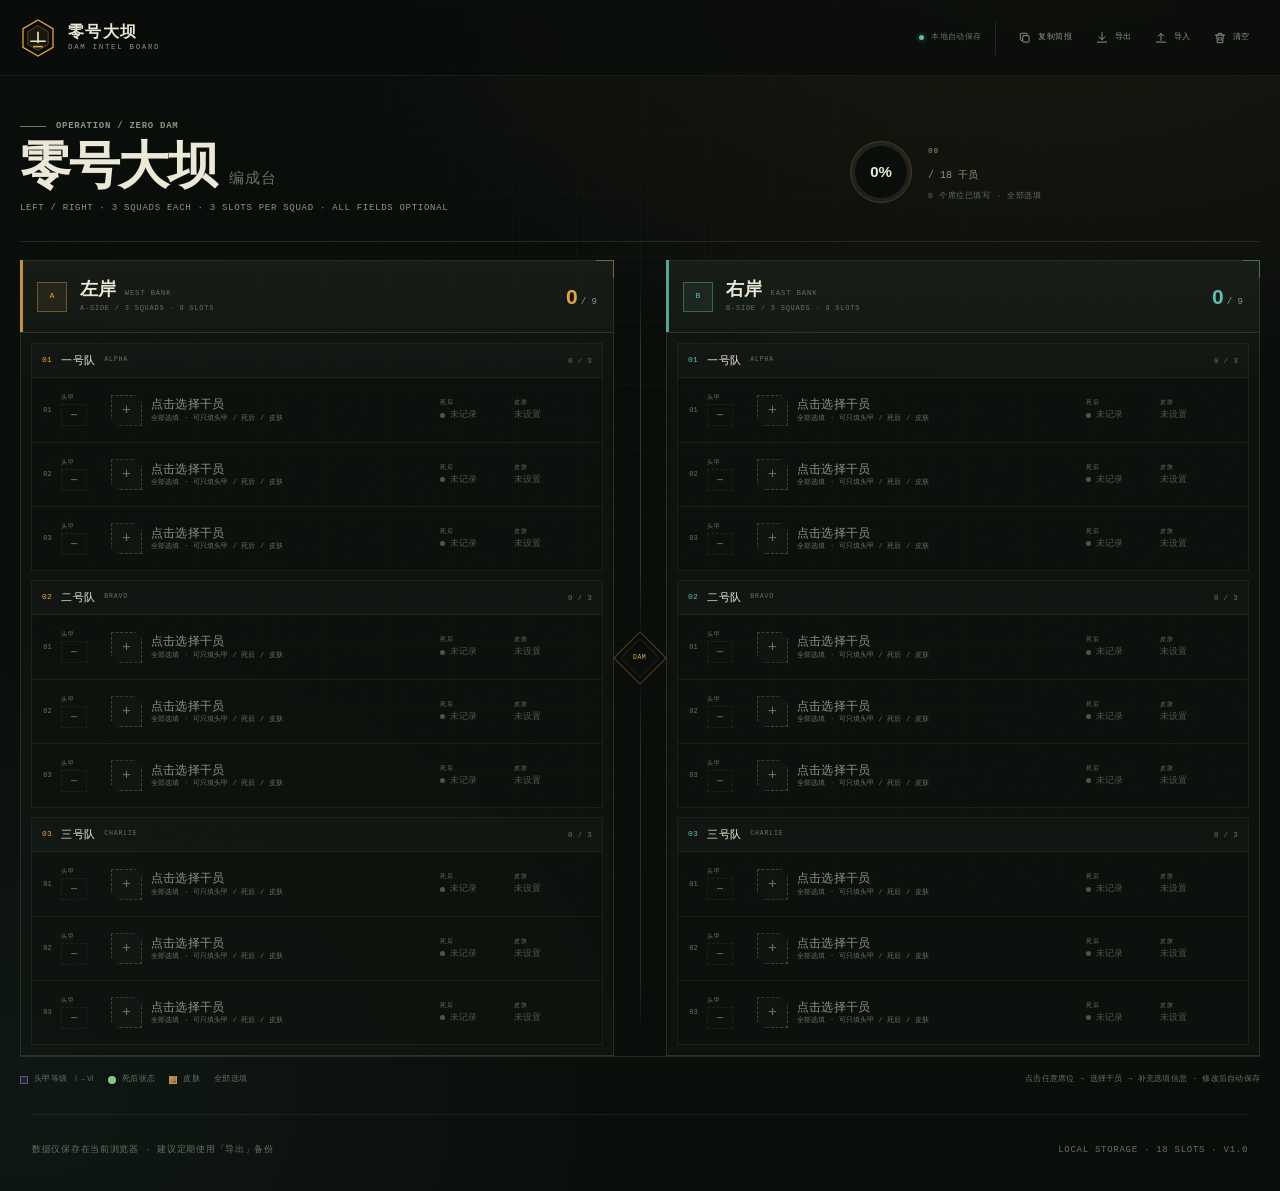
==== dam.html @ b30431ed "Add files via upload" ====
<!DOCTYPE html>
<html lang="zh-CN">
<head>
  <meta charset="UTF-8">
  <meta name="viewport" content="width=device-width, initial-scale=1.0">
  <meta name="description" content="零号大坝编成台：左岸、右岸各三队，每队三个席位。点击席位选择干员，并选填头甲等级、死后状态与皮肤。">
  <meta name="color-scheme" content="dark">
  <title>零号大坝 · 编成台</title>
  <link rel="icon" href="assets/favicon.svg" type="image/svg+xml">
  <link rel="stylesheet" href="css/base.css">
  <link rel="stylesheet" href="css/board.css">
</head>
<body>
  <a class="skip-link" href="#main">跳到主要内容</a>

  <header class="site-header board-header">
    <div class="header-inner">
      <a class="brand" href="index.html" aria-label="返回零号大坝情报板首页">
        <span class="brand-mark" aria-hidden="true">
          <svg viewBox="0 0 36 40" fill="none">
            <path d="M18 2 33 10.6v18.8L18 38 3 29.4V10.6Z" stroke="currentColor" stroke-width="1.3"/>
            <path d="M18 7.6 28.2 13.6v12.8L18 32.4 7.8 26.4V13.6Z" fill="currentColor" fill-opacity=".08" stroke="currentColor" stroke-opacity=".35"/>
            <path d="M10.8 23.2h14.4M18 14.2v10.2" stroke="#f1e5c8" stroke-width="1.6" stroke-linecap="round"/>
            <path d="M13.2 28.6h9.6" stroke="currentColor" stroke-width="1.6"/>
          </svg>
        </span>
        <span class="brand-text">
          <strong>零号大坝</strong>
          <small>DAM INTEL BOARD</small>
        </span>
      </a>

      <div class="board-crumb" aria-label="当前位置">
        <a href="index.html">地图</a>
        <span data-icon="chevron"></span>
        <b>零号大坝</b>
        <span>/</span>
        <span>编成台</span>
      </div>

      <div class="board-toolbar">
        <span class="save-state" id="save-state"><i aria-hidden="true"></i>本地自动保存</span>
        <button class="board-tool" id="copy-report" type="button" title="把当前编成复制为文字简报">
          <span data-icon="copy"></span><span class="tool-label">复制简报</span>
        </button>
        <button class="board-tool" id="export-json" type="button" title="导出编成 JSON 备份">
          <span data-icon="download"></span><span class="tool-label">导出</span>
        </button>
        <button class="board-tool" id="import-json" type="button" title="从 JSON 备份导入编成">
          <span data-icon="upload"></span><span class="tool-label">导入</span>
        </button>
        <button class="board-tool danger" id="clear-board" type="button" title="清空全部十八个席位">
          <span data-icon="trash"></span><span class="tool-label">清空</span>
        </button>
      </div>
    </div>
  </header>

  <main class="board-main" id="main">
    <section class="board-hero" aria-labelledby="board-title">
      <div class="board-title">
        <p class="eyebrow">OPERATION / ZERO DAM</p>
        <h1 id="board-title">零号大坝 <span>编成台</span></h1>
        <p>LEFT / RIGHT · 3 SQUADS EACH · 3 SLOTS PER SQUAD · ALL FIELDS OPTIONAL</p>
      </div>

      <div class="board-progress" aria-label="编成进度">
        <div class="progress-main">
          <div class="progress-ring" id="progress-ring" style="--progress: 0">
            <span id="progress-ring-label">0%</span>
          </div>
          <div class="progress-copy">
            <strong><span id="operators-count">00</span><small> / 18 干员</small></strong>
            <span id="slots-count">0 个席位已填写 · 全部选填</span>
          </div>
        </div>
        <div class="progress-track"><i id="progress-bar"></i></div>
      </div>
    </section>

    <section class="board-grid" aria-label="六队编成">
      <section class="side-panel side-left" aria-labelledby="left-side-title">
        <header class="side-head">
          <span class="side-code" aria-hidden="true">A</span>
          <div class="side-title">
            <h2 id="left-side-title">左岸 <small>WEST BANK</small></h2>
            <p>A-SIDE / 3 SQUADS · 9 SLOTS</p>
          </div>
          <span class="side-total"><strong id="left-count">0</strong><span>/ 9</span></span>
        </header>
        <div class="teams" id="left-teams"></div>
      </section>

      <div class="board-divider" aria-hidden="true">
        <span class="divider-line"></span>
        <span class="divider-mark"><span>DAM</span></span>
        <span class="divider-line"></span>
      </div>

      <section class="side-panel side-right" aria-labelledby="right-side-title">
        <header class="side-head">
          <span class="side-code" aria-hidden="true">B</span>
          <div class="side-title">
            <h2 id="right-side-title">右岸 <small>EAST BANK</small></h2>
            <p>B-SIDE / 3 SQUADS · 9 SLOTS</p>
          </div>
          <span class="side-total"><strong id="right-count">0</strong><span>/ 9</span></span>
        </header>
        <div class="teams" id="right-teams"></div>
      </section>
    </section>

    <div class="board-legend">
      <div class="legend-group">
        <span class="legend-item"><i class="legend-swatch armor"></i>头甲等级 Ⅰ–Ⅵ</span>
        <span class="legend-item"><i class="legend-swatch death"></i>死后状态</span>
        <span class="legend-item"><i class="legend-swatch skin"></i>皮肤</span>
        <span class="legend-item">全部选填</span>
      </div>
      <p>点击任意席位 → 选择干员 → 补充选填信息 · 修改后自动保存</p>
    </div>
  </main>

  <footer class="site-footer">
    <p>数据仅保存在当前浏览器 · 建议定期使用「导出」备份</p>
    <p>LOCAL STORAGE · 18 SLOTS · V1.0</p>
  </footer>

  <input type="file" id="import-file" accept=".json,application/json" hidden>

  <!-- 席位编辑器 -->
  <div class="modal editor-modal" id="editor-modal" hidden>
    <div class="modal-scrim" data-close-editor></div>
    <section class="modal-panel editor-panel" role="dialog" aria-modal="true" aria-labelledby="editor-title" tabindex="-1">
      <span class="corner corner-tl"></span>
      <span class="corner corner-tr"></span>
      <span class="corner corner-bl"></span>
      <span class="corner corner-br"></span>

      <header class="editor-head">
        <div>
          <p class="eyebrow" id="editor-kicker">SLOT / 席位</p>
          <h2 id="editor-title">配置席位</h2>
        </div>
        <div class="editor-head-right">
          <span class="optional-tag">全部选填 · 可只选干员</span>
          <button class="icon-btn" type="button" data-close-editor aria-label="关闭席位编辑器">
            <span data-icon="close"></span>
          </button>
        </div>
      </header>

      <div class="editor-summary" id="editor-summary" aria-live="polite"></div>

      <div class="editor-body">
        <div class="operator-pane">
          <div class="section-title">
            <h3>选择干员</h3>
            <span id="operator-result-count" aria-live="polite">17 名干员</span>
          </div>

          <div class="operator-toolbar">
            <div class="filter-tabs" id="filter-tabs" role="group" aria-label="按定位筛选干员">
              <button class="filter-btn is-active" type="button" data-filter="all" aria-pressed="true">全部</button>
              <button class="filter-btn" type="button" data-filter="assault" aria-pressed="false">突击</button>
              <button class="filter-btn" type="button" data-filter="engineer" aria-pressed="false">工程</button>
              <button class="filter-btn" type="button" data-filter="support" aria-pressed="false">支援</button>
              <button class="filter-btn" type="button" data-filter="recon" aria-pressed="false">侦察</button>
            </div>
            <label class="search-box">
              <span class="visually-hidden">搜索干员</span>
              <span data-icon="search"></span>
              <input id="operator-search" type="search" placeholder="搜索干员 / 代号" autocomplete="off" spellcheck="false">
            </label>
          </div>

          <div class="operator-grid" id="operator-grid"></div>
        </div>

        <aside class="detail-pane" aria-label="选填信息">
          <section class="detail-block">
            <div class="detail-head">
              <h3>头甲等级</h3>
              <span>1–6 级 · 选填</span>
            </div>
            <div class="armor-options" id="armor-options"></div>
          </section>

          <section class="detail-block">
            <div class="detail-head">
              <h3>死后</h3>
              <span>状态 + 备注 · 选填</span>
            </div>
            <div class="death-options" id="death-options"></div>
            <label class="death-note">
              <span class="visually-hidden">死后备注</span>
              <textarea id="death-note" maxlength="80" placeholder="选填：掉落点、装备安排、交接信息…"></textarea>
              <span class="death-char-count" id="death-char-count">0 / 80</span>
            </label>
          </section>

          <section class="detail-block">
            <div class="detail-head">
              <h3>皮肤</h3>
              <span>外观记录 · 选填</span>
            </div>
            <div class="skin-options" id="skin-options"></div>
          </section>
        </aside>
      </div>

      <footer class="editor-foot">
        <button class="text-btn danger" id="reset-slot" type="button">
          <span data-icon="reset"></span>
          清空此位
        </button>
        <div class="editor-foot-actions">
          <button class="btn btn-ghost" type="button" data-close-editor>取消</button>
          <button class="btn btn-primary" id="apply-slot" type="button">保存此位</button>
        </div>
      </footer>
    </section>
  </div>

  <!-- 清空确认 -->
  <div class="modal confirm-modal" id="confirm-modal" hidden>
    <div class="modal-scrim" data-close-confirm></div>
    <section class="modal-panel confirm-panel" role="alertdialog" aria-modal="true" aria-labelledby="confirm-title" aria-describedby="confirm-desc" tabindex="-1">
      <span class="confirm-icon" aria-hidden="true"><span data-icon="trash"></span></span>
      <h2 id="confirm-title">清空全部编成？</h2>
      <p id="confirm-desc">18 个席位的干员、头甲、死后与皮肤记录都会被移除。此操作无法撤销，建议先导出 JSON 备份。</p>
      <div class="confirm-actions">
        <button class="btn btn-outline" type="button" data-close-confirm>取消</button>
        <button class="btn btn-danger" id="confirm-clear" type="button">确认清空</button>
      </div>
    </section>
  </div>

  <div class="toast-root" id="toast-root" aria-live="polite"></div>

  <noscript>
    <p style="padding:20px;color:#e3a34d">这个本地编成台需要 JavaScript 才能记录席位，请在浏览器中启用 JavaScript。</p>
  </noscript>

  <script src="js/core.js" defer></script>
  <script src="js/data.js" defer></script>
  <script src="js/store.js" defer></script>
  <script src="js/board.js" defer></script>
</body>
</html>
---- css/base.css ----
/* =========================================================
   零号大坝情报板 · Base / tokens / shared UI
   ========================================================= */

:root {
  --bg: #0a0e0b;
  --bg-soft: #0e130f;
  --panel: #121813;
  --panel-2: #161d17;
  --panel-3: #1a221b;
  --ink: #ece8d8;
  --ink-soft: #c9c6b6;
  --muted: #8d9483;
  --muted-2: #697162;
  --line: rgba(220, 226, 204, 0.12);
  --line-soft: rgba(220, 226, 204, 0.07);
  --line-strong: rgba(220, 226, 204, 0.22);
  --amber: #e3a34d;
  --amber-hot: #f0b45d;
  --amber-deep: #a56e2c;
  --teal: #62bdad;
  --teal-deep: #2d7168;
  --red: #df7461;
  --green: #8fc58d;
  --font-body: "Microsoft YaHei UI", "Microsoft YaHei", "PingFang SC", "Noto Sans SC", sans-serif;
  --font-display: "Bahnschrift", "Arial Narrow", "Microsoft YaHei UI", sans-serif;
  --font-mono: "Cascadia Mono", "Consolas", "SFMono-Regular", monospace;
  --header-h: 76px;
  --radius: 2px;
  --ease: cubic-bezier(0.22, 1, 0.36, 1);
  --shadow: 0 30px 80px rgba(0, 0, 0, 0.46);
}

*,
*::before,
*::after {
  box-sizing: border-box;
}

[hidden] {
  display: none !important;
}

html {
  scroll-behavior: smooth;
  color-scheme: dark;
  -webkit-text-size-adjust: 100%;
}

html.modal-open,
html.modal-open body {
  overflow: hidden;
  overscroll-behavior: none;
}

body {
  min-height: 100vh;
  margin: 0;
  overflow-x: hidden;
  background:
    radial-gradient(1200px 760px at 82% -8%, rgba(227, 163, 77, 0.08), transparent 64%),
    radial-gradient(1000px 760px at 2% 92%, rgba(98, 189, 173, 0.055), transparent 62%),
    var(--bg);
  color: var(--ink);
  font-family: var(--font-body);
  font-size: 15px;
  line-height: 1.6;
  text-rendering: optimizeLegibility;
  -webkit-font-smoothing: antialiased;
}

body::before {
  position: fixed;
  inset: 0;
  z-index: 0;
  pointer-events: none;
  content: "";
  background-image:
    linear-gradient(rgba(220, 226, 204, 0.035) 1px, transparent 1px),
    linear-gradient(90deg, rgba(220, 226, 204, 0.035) 1px, transparent 1px);
  background-size: 64px 64px;
  mask-image: radial-gradient(circle at 50% 38%, rgba(0, 0, 0, 0.8), transparent 82%);
}

body::after {
  position: fixed;
  inset: 0;
  z-index: 0;
  pointer-events: none;
  content: "";
  opacity: 0.16;
  background-image: url("data:image/svg+xml,%3Csvg viewBox='0 0 180 180' xmlns='http://www.w3.org/2000/svg'%3E%3Cfilter id='n'%3E%3CfeTurbulence type='fractalNoise' baseFrequency='.9' numOctaves='3' stitchTiles='stitch'/%3E%3C/filter%3E%3Crect width='100%25' height='100%25' filter='url(%23n)' opacity='.18'/%3E%3C/svg%3E");
  mix-blend-mode: soft-light;
}

.site-header,
main,
.site-footer {
  position: relative;
  z-index: 1;
}

::selection {
  background: var(--amber);
  color: #10130f;
}

::-webkit-scrollbar {
  width: 10px;
  height: 10px;
}

::-webkit-scrollbar-track {
  background: #0b100c;
}

::-webkit-scrollbar-thumb {
  border: 3px solid #0b100c;
  background: #384237;
}

::-webkit-scrollbar-thumb:hover {
  background: #56604f;
}

a {
  color: inherit;
  text-decoration: none;
}

button,
input,
textarea {
  font: inherit;
}

button {
  color: inherit;
}

button,
a {
  -webkit-tap-highlight-color: transparent;
}

img,
svg {
  display: block;
  max-width: 100%;
}

h1,
h2,
h3,
h4,
p,
dl,
dd {
  margin: 0;
}

ul,
ol {
  margin: 0;
  padding: 0;
  list-style: none;
}

.icon {
  width: 1.15em;
  height: 1.15em;
  flex: 0 0 auto;
}

:focus-visible {
  outline: 2px dashed var(--amber);
  outline-offset: 3px;
}

/* ---------- skip link ---------- */

.skip-link {
  position: fixed;
  top: 12px;
  left: 12px;
  z-index: 500;
  padding: 10px 16px;
  transform: translateY(-160%);
  border: 1px solid var(--amber);
  background: var(--bg);
  color: var(--amber);
  transition: transform 0.2s ease;
}

.skip-link:focus {
  transform: translateY(0);
}

/* ---------- generic type ---------- */

.eyebrow {
  display: flex;
  align-items: center;
  gap: 10px;
  color: var(--amber);
  font-family: var(--font-mono);
  font-size: 10px;
  font-weight: 600;
  letter-spacing: 0.2em;
  line-height: 1.4;
  text-transform: uppercase;
}

.eyebrow::before {
  width: 26px;
  height: 1px;
  flex: 0 0 auto;
  background: currentColor;
  content: "";
  opacity: 0.8;
}

.eyebrow.no-rule::before {
  display: none;
}

.eyebrow-muted {
  color: var(--muted);
}

.mono {
  font-family: var(--font-mono);
}

.visually-hidden {
  position: absolute !important;
  width: 1px !important;
  height: 1px !important;
  overflow: hidden !important;
  padding: 0 !important;
  border: 0 !important;
  margin: -1px !important;
  clip: rect(0 0 0 0) !important;
  clip-path: inset(50%) !important;
  white-space: nowrap !important;
}

.text-amber {
  color: var(--amber);
}

.text-muted {
  color: var(--muted);
}

/* ---------- buttons ---------- */

.btn {
  --btn-bg: transparent;
  --btn-ink: var(--ink);
  --btn-line: var(--line-strong);
  position: relative;
  display: inline-flex;
  min-height: 48px;
  align-items: center;
  justify-content: center;
  gap: 10px;
  padding: 0 22px;
  border: 1px solid var(--btn-line);
  border-radius: var(--radius);
  background: var(--btn-bg);
  color: var(--btn-ink);
  cursor: pointer;
  font-family: var(--font-mono);
  font-size: 11px;
  font-weight: 600;
  letter-spacing: 0.12em;
  line-height: 1;
  text-transform: uppercase;
  transition:
    color 0.2s ease,
    background 0.2s ease,
    border-color 0.2s ease,
    transform 0.2s var(--ease);
}

.btn::after {
  position: absolute;
  top: -1px;
  right: -1px;
  width: 12px;
  height: 12px;
  border-top: 1px solid currentColor;
  border-right: 1px solid currentColor;
  content: "";
  opacity: 0.45;
  transition: width 0.2s ease, height 0.2s ease;
}

.btn:hover::after {
  width: 18px;
  height: 18px;
}

.btn:active {
  transform: translateY(1px);
}

.btn .icon {
  width: 17px;
  height: 17px;
}

.btn-primary {
  --btn-bg: var(--amber);
  --btn-ink: #12150f;
  --btn-line: var(--amber);
  font-weight: 800;
}

.btn-primary:hover {
  --btn-bg: var(--amber-hot);
  --btn-line: var(--amber-hot);
}

.btn-outline {
  --btn-bg: rgba(255, 255, 255, 0.015);
}

.btn-outline:hover {
  --btn-bg: rgba(227, 163, 77, 0.08);
  --btn-line: rgba(227, 163, 77, 0.55);
  color: var(--amber-hot);
}

.btn-ghost {
  --btn-line: transparent;
  color: var(--muted);
  padding-inline: 14px;
}

.btn-ghost:hover {
  color: var(--ink);
  background: rgba(255, 255, 255, 0.04);
}

.btn-sm {
  min-height: 38px;
  padding-inline: 14px;
  font-size: 10px;
}

.icon-btn {
  display: inline-grid;
  width: 40px;
  height: 40px;
  place-items: center;
  padding: 0;
  border: 1px solid var(--line);
  border-radius: var(--radius);
  background: transparent;
  color: var(--ink-soft);
  cursor: pointer;
  transition: 0.2s ease;
}

.icon-btn:hover {
  border-color: var(--line-strong);
  background: rgba(255, 255, 255, 0.04);
  color: var(--ink);
}

.icon-btn .icon {
  width: 18px;
  height: 18px;
}

.text-btn {
  display: inline-flex;
  align-items: center;
  gap: 6px;
  padding: 4px;
  border: 0;
  background: transparent;
  color: var(--muted);
  cursor: pointer;
  font-size: 12px;
  transition: color 0.2s ease;
}

.text-btn:hover {
  color: var(--ink);
}

.text-btn.danger:hover {
  color: var(--red);
}

/* ---------- header ---------- */

.site-header {
  position: sticky;
  top: 0;
  z-index: 50;
  height: var(--header-h);
  border-bottom: 1px solid var(--line-soft);
  background: rgba(10, 14, 11, 0.78);
  backdrop-filter: blur(18px) saturate(1.2);
}

.header-inner {
  display: flex;
  width: min(1500px, calc(100% - 64px));
  height: 100%;
  align-items: center;
  gap: 36px;
  margin: 0 auto;
}

.brand {
  display: inline-flex;
  min-width: 218px;
  align-items: center;
  gap: 12px;
}

.brand-mark {
  position: relative;
  width: 36px;
  height: 40px;
  flex: 0 0 auto;
  color: var(--amber);
}

.brand-mark svg {
  width: 100%;
  height: 100%;
}

.brand-text {
  display: flex;
  flex-direction: column;
  gap: 1px;
}

.brand-text strong {
  font-family: var(--font-display);
  font-size: 16px;
  font-weight: 700;
  letter-spacing: 0.08em;
  line-height: 1.2;
}

.brand-text small {
  color: var(--muted);
  font-family: var(--font-mono);
  font-size: 7.5px;
  letter-spacing: 0.22em;
  line-height: 1.4;
}

.site-nav {
  display: flex;
  align-items: center;
  gap: 4px;
}

.nav-item {
  position: relative;
  display: inline-flex;
  height: 40px;
  align-items: center;
  gap: 8px;
  padding: 0 14px;
  border: 0;
  background: transparent;
  color: var(--ink-soft);
  cursor: pointer;
  font-size: 13px;
  transition: color 0.2s ease;
}

.nav-item small {
  color: var(--muted-2);
  font-family: var(--font-mono);
  font-size: 7px;
  letter-spacing: 0.14em;
  transition: color 0.2s ease;
}

.nav-item::after {
  position: absolute;
  right: 14px;
  bottom: 5px;
  left: 14px;
  height: 1px;
  background: var(--amber);
  content: "";
  transform: scaleX(0);
  transform-origin: left;
  transition: transform 0.25s var(--ease);
}

.nav-item:hover {
  color: var(--ink);
}

.nav-item:hover small {
  color: var(--amber);
}

.nav-item:hover::after {
  transform: scaleX(1);
}

.header-meta {
  display: flex;
  align-items: center;
  gap: 18px;
  margin-left: auto;
}

.status-pill {
  display: inline-flex;
  height: 28px;
  align-items: center;
  gap: 7px;
  padding: 0 10px;
  border: 1px solid rgba(98, 189, 173, 0.22);
  background: rgba(98, 189, 173, 0.05);
  color: #9bcabb;
  font-family: var(--font-mono);
  font-size: 8px;
  letter-spacing: 0.18em;
}

.status-pill i,
.save-state i {
  width: 5px;
  height: 5px;
  flex: 0 0 auto;
  border-radius: 50%;
  background: var(--teal);
  box-shadow: 0 0 0 3px rgba(98, 189, 173, 0.09);
  animation: statusPulse 2.8s ease-in-out infinite;
}

.header-clock {
  color: var(--muted);
  font-family: var(--font-mono);
  font-size: 10px;
  letter-spacing: 0.08em;
  white-space: nowrap;
}

/* ---------- footer ---------- */

.site-footer {
  display: flex;
  width: min(1500px, calc(100% - 64px));
  align-items: center;
  justify-content: space-between;
  gap: 20px;
  margin: 0 auto;
  padding: 28px 0 34px;
  border-top: 1px solid var(--line-soft);
  color: var(--muted-2);
  font-family: var(--font-mono);
  font-size: 9px;
  letter-spacing: 0.08em;
}

.site-footer p:last-child {
  text-align: right;
}

/* ---------- modal primitives ---------- */

.modal {
  position: fixed;
  inset: 0;
  z-index: 100;
  display: grid;
  place-items: center;
  padding: 24px;
}

.modal-scrim {
  position: absolute;
  inset: 0;
  background: rgba(4, 7, 5, 0.8);
  backdrop-filter: blur(16px) saturate(0.8);
  animation: fadeIn 0.25s ease both;
}

.modal-panel {
  position: relative;
  z-index: 1;
  width: 100%;
  max-height: calc(100vh - 48px);
  border: 1px solid var(--line-strong);
  border-radius: var(--radius);
  background:
    linear-gradient(135deg, rgba(255, 255, 255, 0.025), transparent 40%),
    var(--panel);
  box-shadow: var(--shadow);
  animation: modalIn 0.36s var(--ease) both;
}

.modal-panel:focus {
  outline: none;
}

.modal-head {
  display: flex;
  align-items: flex-start;
  justify-content: space-between;
  gap: 24px;
  padding: 24px 26px 20px;
  border-bottom: 1px solid var(--line);
}

.modal-head h2 {
  margin-top: 6px;
  font-family: var(--font-display);
  font-size: clamp(22px, 2.2vw, 30px);
  font-weight: 700;
  letter-spacing: 0.01em;
  line-height: 1.2;
}

.modal-head .icon-btn {
  flex: 0 0 auto;
}

.optional-tag {
  display: inline-flex;
  align-items: center;
  gap: 5px;
  color: var(--muted);
  font-family: var(--font-mono);
  font-size: 8px;
  letter-spacing: 0.12em;
  white-space: nowrap;
}

.optional-tag::before {
  width: 4px;
  height: 4px;
  border-radius: 50%;
  background: var(--muted-2);
  content: "";
}

.modal-panel .corner {
  position: absolute;
  z-index: 2;
  width: 20px;
  height: 20px;
  border-color: rgba(227, 163, 77, 0.65);
  border-style: solid;
  pointer-events: none;
}

.modal-panel .corner-tl {
  top: -1px;
  left: -1px;
  border-width: 1px 0 0 1px;
}

.modal-panel .corner-tr {
  top: -1px;
  right: -1px;
  border-width: 1px 1px 0 0;
}

.modal-panel .corner-bl {
  bottom: -1px;
  left: -1px;
  border-width: 0 0 1px 1px;
}

.modal-panel .corner-br {
  right: -1px;
  bottom: -1px;
  border-width: 0 1px 1px 0;
}

/* ---------- toast ---------- */

.toast-root {
  position: fixed;
  right: 24px;
  bottom: 24px;
  z-index: 300;
  display: flex;
  width: min(360px, calc(100vw - 32px));
  flex-direction: column;
  gap: 8px;
  pointer-events: none;
}

.toast {
  display: flex;
  align-items: flex-start;
  gap: 10px;
  padding: 13px 15px;
  border: 1px solid rgba(227, 163, 77, 0.32);
  background: rgba(18, 24, 19, 0.97);
  box-shadow: 0 16px 40px rgba(0, 0, 0, 0.35);
  color: var(--ink-soft);
  font-size: 12px;
  line-height: 1.5;
  opacity: 0;
  transform: translateY(10px);
  transition: opacity 0.22s ease, transform 0.22s var(--ease);
}

.toast.is-visible {
  opacity: 1;
  transform: translateY(0);
}

.toast.is-leaving {
  opacity: 0;
  transform: translateY(6px);
}

.toast .icon {
  width: 16px;
  height: 16px;
  margin-top: 1px;
  color: var(--amber);
}

.toast-error {
  border-color: rgba(223, 116, 97, 0.38);
}

.toast-error .icon {
  color: var(--red);
}

.toast-warn .icon {
  color: var(--amber);
}

/* ---------- shared decorative frame ---------- */

.corner-frame {
  position: relative;
}

.corner-frame::before,
.corner-frame::after {
  position: absolute;
  z-index: 2;
  width: 16px;
  height: 16px;
  border-color: rgba(227, 163, 77, 0.58);
  border-style: solid;
  content: "";
  pointer-events: none;
}

.corner-frame::before {
  top: 0;
  left: 0;
  border-width: 1px 0 0 1px;
}

.corner-frame::after {
  right: 0;
  bottom: 0;
  border-width: 0 1px 1px 0;
}

/* ---------- animation ---------- */

@keyframes fadeIn {
  from { opacity: 0; }
  to { opacity: 1; }
}

@keyframes modalIn {
  from {
    opacity: 0;
    transform: translateY(18px) scale(0.99);
  }
  to {
    opacity: 1;
    transform: translateY(0) scale(1);
  }
}

@keyframes statusPulse {
  0%, 100% { opacity: 0.45; }
  50% { opacity: 1; }
}

@keyframes scanLine {
  0% { transform: translateY(-120%); opacity: 0; }
  12% { opacity: 0.7; }
  82% { opacity: 0.7; }
  100% { transform: translateY(620%); opacity: 0; }
}

@keyframes riseIn {
  from {
    opacity: 0;
    transform: translateY(20px);
  }
  to {
    opacity: 1;
    transform: translateY(0);
  }
}

/* ---------- responsive ---------- */

@media (max-width: 900px) {
  :root {
    --header-h: 68px;
  }

  .header-inner,
  .site-footer {
    width: calc(100% - 36px);
  }

  .header-inner {
    gap: 12px;
  }

  .brand {
    min-width: 0;
    margin-right: auto;
  }

  .brand-text small {
    display: none;
  }

  .site-nav {
    gap: 0;
  }

  .nav-item {
    padding-inline: 9px;
    font-size: 12px;
  }

  .nav-item small {
    display: none;
  }

  .header-meta {
    gap: 0;
    margin-left: 0;
  }

  .header-clock {
    display: none;
  }

  .status-pill {
    padding-inline: 8px;
    font-size: 7px;
  }

  .site-footer {
    flex-direction: column;
    align-items: flex-start;
    gap: 8px;
    font-size: 8px;
  }

  .site-footer p:last-child {
    text-align: left;
  }

  .modal {
    padding: 12px;
  }

  .modal-panel {
    max-height: calc(100vh - 24px);
  }

  .modal-head {
    padding: 20px 18px 16px;
  }
}

@media (max-width: 560px) {
  .brand-mark {
    width: 30px;
    height: 34px;
  }

  .brand-text strong {
    font-size: 14px;
  }

  .status-pill {
    display: none;
  }

  .toast-root {
    right: 16px;
    bottom: 16px;
  }
}

@media (prefers-reduced-motion: reduce) {
  *,
  *::before,
  *::after {
    scroll-behavior: auto !important;
    animation-duration: 0.001ms !important;
    animation-iteration-count: 1 !important;
    transition-duration: 0.001ms !important;
  }
}
---- css/board.css ----
/* =========================================================
   零号大坝情报板 · Board / Editor
   ========================================================= */

/* ---------- board header ---------- */

.board-header .header-inner {
  gap: 22px;
}

.board-crumb {
  display: flex;
  align-items: center;
  gap: 8px;
  color: var(--muted-2);
  font-family: var(--font-mono);
  font-size: 8px;
  letter-spacing: 0.1em;
  white-space: nowrap;
}

.board-crumb b {
  color: var(--ink-soft);
  font-weight: 500;
}

.board-crumb .icon {
  width: 11px;
  height: 11px;
}

.board-toolbar {
  display: flex;
  align-items: center;
  gap: 2px;
  margin-left: auto;
}

.save-state {
  display: inline-flex;
  height: 34px;
  align-items: center;
  gap: 7px;
  margin-right: 10px;
  padding-right: 14px;
  border-right: 1px solid var(--line);
  color: var(--muted-2);
  font-family: var(--font-mono);
  font-size: 8px;
  letter-spacing: 0.04em;
  white-space: nowrap;
}

.save-state.is-error {
  color: var(--red);
}

.save-state.is-error i {
  background: var(--red);
  box-shadow: 0 0 0 3px rgba(223, 116, 97, 0.1);
}

.save-state.is-saved {
  color: #9bcabb;
}

.board-tool {
  display: inline-flex;
  height: 34px;
  align-items: center;
  gap: 6px;
  padding: 0 9px;
  border: 1px solid transparent;
  border-radius: var(--radius);
  background: transparent;
  color: var(--muted);
  cursor: pointer;
  font-family: var(--font-mono);
  font-size: 8px;
  letter-spacing: 0.07em;
  white-space: nowrap;
  transition: 0.2s ease;
}

.board-tool:hover {
  border-color: var(--line);
  background: rgba(255, 255, 255, 0.035);
  color: var(--ink);
}

.board-tool.danger:hover {
  border-color: rgba(223, 116, 97, 0.25);
  color: var(--red);
}

.board-tool .icon {
  width: 14px;
  height: 14px;
}

/* ---------- board layout ---------- */

.board-main {
  width: min(1500px, calc(100% - 64px));
  margin: 0 auto;
  padding-bottom: 28px;
}

.board-hero {
  display: flex;
  align-items: flex-end;
  justify-content: space-between;
  gap: 36px;
  padding: 34px 0 26px;
  border-bottom: 1px solid var(--line);
}

.board-title h1 {
  display: flex;
  align-items: baseline;
  gap: 12px;
  margin-top: 7px;
  font-family: var(--font-display);
  font-size: clamp(38px, 4vw, 56px);
  font-weight: 800;
  letter-spacing: -0.035em;
  line-height: 1;
}

.board-title h1 span {
  color: var(--muted-2);
  font-family: var(--font-body);
  font-size: 15px;
  font-weight: 400;
  letter-spacing: 0.06em;
}

.board-title p {
  margin-top: 10px;
  color: var(--muted);
  font-family: var(--font-mono);
  font-size: 9px;
  letter-spacing: 0.08em;
}

.board-progress {
  display: flex;
  width: min(410px, 38vw);
  flex-direction: column;
  gap: 10px;
}

.progress-main {
  display: flex;
  align-items: center;
  gap: 16px;
}

.progress-ring {
  --progress: 0;
  position: relative;
  display: grid;
  width: 62px;
  height: 62px;
  flex: 0 0 auto;
  place-items: center;
  border-radius: 50%;
  background: conic-gradient(var(--amber) calc(var(--progress) * 1%), rgba(220, 226, 204, 0.08) 0);
}

.progress-ring::before {
  position: absolute;
  inset: 5px;
  border-radius: 50%;
  background: var(--bg);
  content: "";
}

.progress-ring::after {
  position: absolute;
  inset: 0;
  border: 1px solid rgba(227, 163, 77, 0.18);
  border-radius: 50%;
  content: "";
}

.progress-ring > span {
  position: relative;
  z-index: 1;
  font-family: var(--font-display);
  font-size: 15px;
  font-weight: 700;
}

.progress-copy {
  min-width: 0;
}

.progress-copy strong {
  font-family: var(--font-display);
  font-size: 28px;
  font-weight: 700;
  line-height: 1;
}

.progress-copy strong small {
  color: var(--muted);
  font-family: var(--font-mono);
  font-size: 10px;
  font-weight: 400;
}

.progress-copy span {
  display: block;
  margin-top: 5px;
  color: var(--muted-2);
  font-family: var(--font-mono);
  font-size: 8px;
  letter-spacing: 0.08em;
}

.board-progress .progress-track {
  height: 2px;
}

.board-grid {
  display: grid;
  grid-template-columns: minmax(0, 1fr) 52px minmax(0, 1fr);
  gap: 0;
  align-items: stretch;
  padding-top: 18px;
  animation: riseIn 0.7s 0.06s var(--ease) both;
}

/* ---------- side panels ---------- */

.side-panel {
  position: relative;
  min-width: 0;
  border: 1px solid var(--line);
  background:
    linear-gradient(180deg, rgba(255, 255, 255, 0.024), transparent 16%),
    rgba(17, 23, 18, 0.66);
}

.side-panel::before {
  position: absolute;
  top: -1px;
  left: -1px;
  width: 3px;
  height: 72px;
  background: var(--side-color);
  content: "";
  opacity: 0.85;
}

.side-panel::after {
  position: absolute;
  top: -1px;
  right: -1px;
  width: 18px;
  height: 18px;
  border-top: 1px solid var(--side-color);
  border-right: 1px solid var(--side-color);
  content: "";
  opacity: 0.45;
  pointer-events: none;
}

.side-left {
  --side-color: var(--amber);
}

.side-right {
  --side-color: var(--teal);
}

.side-head {
  display: flex;
  align-items: center;
  gap: 13px;
  min-height: 72px;
  padding: 13px 16px;
  border-bottom: 1px solid var(--line);
  background: rgba(255, 255, 255, 0.012);
}

.side-code {
  display: inline-flex;
  width: 34px;
  height: 34px;
  flex: 0 0 auto;
  align-items: center;
  justify-content: center;
  border: 1px solid color-mix(in srgb, var(--side-color) 40%, transparent);
  background: color-mix(in srgb, var(--side-color) 8%, transparent);
  color: var(--side-color);
  font-family: var(--font-mono);
  font-size: 8px;
  letter-spacing: 0.05em;
}

.side-title {
  min-width: 0;
}

.side-title h2 {
  display: flex;
  align-items: baseline;
  gap: 8px;
  font-family: var(--font-display);
  font-size: 20px;
  font-weight: 700;
  letter-spacing: 0.02em;
  line-height: 1.2;
}

.side-title h2 small {
  color: var(--muted-2);
  font-family: var(--font-mono);
  font-size: 7px;
  font-weight: 400;
  letter-spacing: 0.14em;
}

.side-title p {
  margin-top: 2px;
  color: var(--muted-2);
  font-family: var(--font-mono);
  font-size: 7px;
  letter-spacing: 0.11em;
}

.side-total {
  display: flex;
  align-items: baseline;
  gap: 3px;
  margin-left: auto;
  color: var(--muted);
  font-family: var(--font-mono);
  font-size: 9px;
}

.side-total strong {
  color: var(--side-color);
  font-family: var(--font-display);
  font-size: 21px;
  font-weight: 700;
}

.teams {
  display: flex;
  flex-direction: column;
  gap: 9px;
  padding: 10px;
}

.team-card {
  overflow: hidden;
  border: 1px solid var(--line-soft);
  background: rgba(8, 12, 9, 0.18);
}

.team-head {
  display: flex;
  min-height: 34px;
  align-items: center;
  gap: 9px;
  padding: 0 10px;
  border-bottom: 1px solid var(--line-soft);
  background: rgba(255, 255, 255, 0.018);
}

.team-num {
  color: var(--side-color);
  font-family: var(--font-mono);
  font-size: 8px;
  letter-spacing: 0.04em;
}

.team-name {
  font-size: 11px;
  font-weight: 500;
  letter-spacing: 0.03em;
}

.team-en {
  color: var(--muted-2);
  font-family: var(--font-mono);
  font-size: 6.5px;
  letter-spacing: 0.13em;
}

.team-filled {
  margin-left: auto;
  color: var(--muted-2);
  font-family: var(--font-mono);
  font-size: 7.5px;
  letter-spacing: 0.04em;
}

.team-filled.is-complete {
  color: var(--side-color);
}

/* ---------- player row ---------- */

.player-list {
  display: flex;
  flex-direction: column;
}

.player-row {
  position: relative;
  display: grid;
  width: 100%;
  min-height: 64px;
  grid-template-columns: 17px 48px minmax(0, 1fr) 74px 86px;
  gap: 8px;
  align-items: center;
  padding: 7px 10px;
  border: 0;
  border-top: 1px solid var(--line-soft);
  background: transparent;
  color: var(--ink);
  cursor: pointer;
  text-align: left;
  transition: background 0.2s ease;
}

.player-list .player-row:first-child {
  border-top: 0;
}

.player-row::before {
  position: absolute;
  top: 9px;
  bottom: 9px;
  left: 0;
  width: 2px;
  background: var(--side-color);
  content: "";
  opacity: 0;
  transform: scaleY(0.5);
  transition: opacity 0.2s ease, transform 0.2s ease;
}

.player-row:hover {
  background: rgba(255, 255, 255, 0.035);
}

.player-row:hover::before {
  opacity: 1;
  transform: scaleY(1);
}

.player-row:focus-visible {
  z-index: 2;
  outline-offset: -2px;
}

.player-row.has-operator {
  background: color-mix(in srgb, var(--side-color) 3%, transparent);
}

.player-row.has-operator:hover {
  background: color-mix(in srgb, var(--side-color) 6%, transparent);
}

.player-pos {
  color: var(--muted-2);
  font-family: var(--font-mono);
  font-size: 7px;
  letter-spacing: 0;
  text-align: center;
}

.slot-armor,
.slot-death,
.slot-skin {
  display: flex;
  min-width: 0;
  flex-direction: column;
  gap: 2px;
}

.mini-label {
  color: var(--muted-2);
  font-family: var(--font-mono);
  font-size: 6px;
  letter-spacing: 0.12em;
  line-height: 1.35;
  text-transform: uppercase;
}

.armor-value {
  display: inline-flex;
  width: fit-content;
  min-width: 26px;
  height: 22px;
  align-items: center;
  justify-content: center;
  border: 1px solid var(--line);
  color: var(--muted);
  font-family: var(--font-mono);
  font-size: 10px;
  font-weight: 600;
  line-height: 1;
}

.armor-value.has-value {
  border-color: color-mix(in srgb, var(--armor-color) 48%, transparent);
  background: color-mix(in srgb, var(--armor-color) 9%, transparent);
  color: var(--armor-color);
}

.armor-value.is-empty {
  border-style: dashed;
  opacity: 0.62;
}

.operator-box {
  display: flex;
  min-width: 0;
  align-items: center;
  gap: 9px;
}

.operator-avatar {
  position: relative;
  display: grid;
  width: 34px;
  height: 34px;
  flex: 0 0 auto;
  place-items: center;
  overflow: hidden;
  border: 1px solid color-mix(in srgb, var(--op-accent, var(--muted)) 50%, transparent);
  background:
    linear-gradient(135deg, color-mix(in srgb, var(--op-accent, var(--muted)) 20%, transparent), transparent 62%),
    rgba(255, 255, 255, 0.025);
  color: var(--op-accent, var(--muted));
  clip-path: polygon(0 0, calc(100% - 7px) 0, 100% 7px, 100% 100%, 7px 100%, 0 calc(100% - 7px));
  font-family: var(--font-display);
  font-size: 14px;
  font-weight: 700;
  line-height: 1;
}

.operator-avatar::after {
  position: absolute;
  top: 4px;
  right: 4px;
  width: 3px;
  height: 3px;
  background: currentColor;
  content: "";
  opacity: 0.6;
}

.operator-avatar.is-empty {
  border-style: dashed;
  border-color: var(--line-strong);
  background: rgba(255, 255, 255, 0.015);
  color: var(--muted-2);
  font-family: var(--font-mono);
  font-size: 15px;
  font-weight: 400;
}

.operator-avatar.is-empty::after {
  display: none;
}

.operator-copy {
  display: flex;
  min-width: 0;
  flex-direction: column;
  gap: 1px;
}

.operator-copy strong {
  overflow: hidden;
  color: var(--ink);
  font-size: 12px;
  font-weight: 500;
  letter-spacing: 0.02em;
  line-height: 1.35;
  text-overflow: ellipsis;
  white-space: nowrap;
}

.operator-copy strong.is-empty {
  color: var(--muted);
  font-weight: 400;
}

.operator-copy small {
  overflow: hidden;
  color: var(--muted-2);
  font-family: var(--font-mono);
  font-size: 7px;
  letter-spacing: 0.02em;
  line-height: 1.4;
  text-overflow: ellipsis;
  white-space: nowrap;
}

.operator-copy small b {
  color: var(--op-accent, var(--muted));
  font-weight: 500;
}

.slot-value {
  display: inline-flex;
  min-width: 0;
  align-items: center;
  gap: 5px;
  overflow: hidden;
  color: var(--muted);
  font-size: 9px;
  line-height: 1.4;
  text-overflow: ellipsis;
  white-space: nowrap;
}

.slot-value.is-empty {
  color: var(--muted-2);
  opacity: 0.72;
}

.status-dot {
  width: 5px;
  height: 5px;
  flex: 0 0 auto;
  border-radius: 50%;
  background: var(--death-color, var(--muted-2));
}

.status-dot.is-alive {
  box-shadow: 0 0 0 3px rgba(143, 197, 141, 0.09);
}

.status-dot.is-dead {
  box-shadow: 0 0 0 3px rgba(223, 116, 97, 0.09);
}

.skin-swatch {
  width: 9px;
  height: 9px;
  flex: 0 0 auto;
  border: 1px solid rgba(255, 255, 255, 0.18);
  background: linear-gradient(135deg, var(--skin-color), var(--skin-color2));
}

.slot-note-dot {
  display: inline-block;
  width: 3px;
  height: 3px;
  margin-left: 1px;
  border-radius: 50%;
  background: var(--amber);
}

/* ---------- divider ---------- */

.board-divider {
  position: relative;
  display: flex;
  flex-direction: column;
  align-items: center;
  justify-content: center;
  gap: 0;
  padding: 20px 0;
}

.divider-line {
  width: 1px;
  flex: 1;
  background: linear-gradient(180deg, transparent, rgba(220, 226, 204, 0.16) 18%, rgba(220, 226, 204, 0.16) 82%, transparent);
}

.divider-mark {
  position: relative;
  display: grid;
  width: 38px;
  height: 38px;
  flex: 0 0 auto;
  place-items: center;
  border: 1px solid rgba(227, 163, 77, 0.35);
  background: var(--bg);
  color: var(--amber);
  font-family: var(--font-mono);
  font-size: 6.5px;
  letter-spacing: 0.08em;
  transform: rotate(45deg);
}

.divider-mark span {
  transform: rotate(-45deg);
}

.divider-mark::after {
  position: absolute;
  inset: 4px;
  border: 1px solid rgba(227, 163, 77, 0.12);
  content: "";
}

/* ---------- board footer legend ---------- */

.board-legend {
  display: flex;
  align-items: center;
  gap: 18px 28px;
  padding: 16px 0 0;
  border-top: 1px solid var(--line);
  color: var(--muted-2);
  font-family: var(--font-mono);
  font-size: 8px;
  letter-spacing: 0.04em;
}

.legend-group {
  display: flex;
  flex-wrap: wrap;
  gap: 14px;
}

.legend-item {
  display: inline-flex;
  align-items: center;
  gap: 6px;
}

.legend-swatch {
  width: 8px;
  height: 8px;
  border: 1px solid var(--line-strong);
  background: rgba(255, 255, 255, 0.035);
}

.legend-swatch.armor {
  border-color: rgba(164, 122, 203, 0.5);
  background: rgba(164, 122, 203, 0.15);
}

.legend-swatch.death {
  border: 0;
  border-radius: 50%;
  background: var(--green);
}

.legend-swatch.skin {
  border-color: rgba(227, 163, 77, 0.35);
  background: linear-gradient(135deg, #cba06a, #80633d);
}

.board-legend p {
  margin-left: auto;
  color: var(--muted-2);
  font-size: 8px;
  letter-spacing: 0.03em;
}

/* =========================================================
   Editor modal
   ========================================================= */

.editor-modal {
  padding: 24px;
}

.editor-panel {
  display: flex;
  width: min(1180px, calc(100vw - 48px));
  height: min(860px, calc(100vh - 48px));
  flex-direction: column;
  overflow: hidden;
}

.editor-head {
  display: flex;
  flex: 0 0 auto;
  align-items: flex-start;
  justify-content: space-between;
  gap: 20px;
  padding: 18px 22px 15px;
  border-bottom: 1px solid var(--line);
}

.editor-head h2 {
  margin-top: 4px;
  font-family: var(--font-display);
  font-size: 24px;
  font-weight: 700;
  letter-spacing: 0.015em;
  line-height: 1.2;
}

.editor-head-right {
  display: flex;
  align-items: center;
  gap: 14px;
}

.editor-summary {
  display: flex;
  min-height: 64px;
  flex: 0 0 auto;
  align-items: center;
  justify-content: space-between;
  gap: 18px;
  padding: 11px 22px;
  border-bottom: 1px solid var(--line);
  background: rgba(255, 255, 255, 0.012);
}

.summary-identity {
  display: flex;
  min-width: 0;
  align-items: center;
  gap: 10px;
}

.summary-avatar {
  display: grid;
  width: 38px;
  height: 38px;
  flex: 0 0 auto;
  place-items: center;
  border: 1px solid color-mix(in srgb, var(--op-accent, var(--muted)) 50%, transparent);
  background:
    linear-gradient(135deg, color-mix(in srgb, var(--op-accent, var(--muted)) 20%, transparent), transparent 60%),
    rgba(255, 255, 255, 0.025);
  color: var(--op-accent, var(--muted));
  clip-path: polygon(0 0, calc(100% - 7px) 0, 100% 7px, 100% 100%, 7px 100%, 0 calc(100% - 7px));
  font-family: var(--font-display);
  font-size: 16px;
  font-weight: 700;
}

.summary-avatar.is-empty {
  border-style: dashed;
  border-color: var(--line-strong);
  background: transparent;
  color: var(--muted-2);
  font-family: var(--font-mono);
  font-size: 13px;
  font-weight: 400;
}

.summary-copy {
  min-width: 0;
}

.summary-copy small {
  display: block;
  color: var(--muted-2);
  font-family: var(--font-mono);
  font-size: 6.5px;
  letter-spacing: 0.12em;
}

.summary-copy strong {
  display: block;
  overflow: hidden;
  margin-top: 1px;
  font-size: 12px;
  font-weight: 500;
  line-height: 1.4;
  text-overflow: ellipsis;
  white-space: nowrap;
}

.summary-copy strong.is-empty {
  color: var(--muted);
  font-weight: 400;
}

.summary-tags {
  display: flex;
  flex-wrap: wrap;
  justify-content: flex-end;
  gap: 6px;
}

.summary-tag {
  display: inline-flex;
  height: 24px;
  align-items: center;
  gap: 5px;
  padding: 0 8px;
  border: 1px solid var(--line);
  color: var(--muted);
  font-family: var(--font-mono);
  font-size: 7.5px;
  letter-spacing: 0.02em;
  white-space: nowrap;
}

.summary-tag b {
  color: var(--ink-soft);
  font-weight: 500;
}

.summary-tag.is-muted {
  color: var(--muted-2);
  border-style: dashed;
}

.summary-tag .skin-swatch {
  width: 7px;
  height: 7px;
}

/* ---------- editor body ---------- */

.editor-body {
  display: grid;
  min-height: 0;
  flex: 1 1 auto;
  grid-template-columns: minmax(0, 1fr) 332px;
}

.operator-pane {
  display: flex;
  min-width: 0;
  min-height: 0;
  flex-direction: column;
  padding: 18px 20px 14px;
  border-right: 1px solid var(--line);
}

.section-title {
  display: flex;
  align-items: baseline;
  justify-content: space-between;
  gap: 12px;
}

.section-title h3 {
  font-family: var(--font-display);
  font-size: 16px;
  font-weight: 600;
  letter-spacing: 0.02em;
}

.section-title > span {
  color: var(--muted-2);
  font-family: var(--font-mono);
  font-size: 8px;
  letter-spacing: 0.04em;
}

.section-title > span b {
  color: var(--amber);
  font-weight: 500;
}

.operator-toolbar {
  display: flex;
  flex-wrap: wrap;
  align-items: center;
  gap: 9px;
  margin-top: 12px;
}

.filter-tabs {
  display: flex;
  flex-wrap: wrap;
  gap: 3px;
}

.filter-btn {
  height: 29px;
  padding: 0 10px;
  border: 1px solid transparent;
  background: transparent;
  color: var(--muted);
  cursor: pointer;
  font-family: var(--font-mono);
  font-size: 8px;
  letter-spacing: 0.04em;
  transition: 0.18s ease;
}

.filter-btn:hover {
  color: var(--ink);
  background: rgba(255, 255, 255, 0.035);
}

.filter-btn.is-active {
  border-color: rgba(227, 163, 77, 0.32);
  background: rgba(227, 163, 77, 0.08);
  color: var(--amber);
}

.search-box {
  position: relative;
  width: 190px;
  min-width: 130px;
  margin-left: auto;
}

.search-box .icon {
  position: absolute;
  top: 50%;
  left: 9px;
  width: 13px;
  height: 13px;
  color: var(--muted-2);
  pointer-events: none;
  transform: translateY(-50%);
}

.search-box input {
  width: 100%;
  height: 31px;
  padding: 0 9px 0 28px;
  border: 1px solid var(--line);
  border-radius: 0;
  outline: none;
  background: rgba(255, 255, 255, 0.015);
  color: var(--ink);
  font-size: 10px;
  transition: border-color 0.2s ease, background 0.2s ease;
}

.search-box input::placeholder {
  color: var(--muted-2);
}

.search-box input:focus {
  border-color: rgba(227, 163, 77, 0.45);
  background: rgba(227, 163, 77, 0.035);
}

.operator-grid {
  display: grid;
  min-height: 0;
  flex: 1 1 auto;
  grid-template-columns: repeat(4, minmax(0, 1fr));
  align-content: start;
  gap: 7px;
  overflow-y: auto;
  margin-top: 12px;
  padding: 2px 8px 8px 2px;
  scrollbar-gutter: stable;
}

.operator-card {
  position: relative;
  display: flex;
  min-height: 116px;
  flex-direction: column;
  gap: 3px;
  overflow: hidden;
  padding: 11px 11px 10px;
  border: 1px solid var(--line-soft);
  background: rgba(255, 255, 255, 0.012);
  color: var(--ink);
  cursor: pointer;
  text-align: left;
  transition:
    border-color 0.2s ease,
    background 0.2s ease,
    transform 0.2s var(--ease);
}

.operator-card:hover {
  border-color: color-mix(in srgb, var(--op-accent) 45%, transparent);
  background: color-mix(in srgb, var(--op-accent) 5%, transparent);
  transform: translateY(-2px);
}

.operator-card.is-selected {
  border-color: var(--op-accent);
  background:
    linear-gradient(145deg, color-mix(in srgb, var(--op-accent) 15%, transparent), transparent 68%),
    rgba(255, 255, 255, 0.02);
}

.operator-card-top {
  display: flex;
  align-items: flex-start;
  justify-content: space-between;
  gap: 6px;
}

.operator-card .summary-avatar {
  width: 34px;
  height: 34px;
  font-size: 14px;
}

.operator-role {
  display: inline-flex;
  height: 17px;
  align-items: center;
  padding: 0 5px;
  border: 1px solid color-mix(in srgb, var(--op-accent) 35%, transparent);
  color: var(--op-accent);
  font-family: var(--font-mono);
  font-size: 6.5px;
  letter-spacing: 0.05em;
}

.operator-card-name {
  overflow: hidden;
  margin-top: 4px;
  font-family: var(--font-display);
  font-size: 14px;
  font-weight: 600;
  line-height: 1.3;
  text-overflow: ellipsis;
  white-space: nowrap;
}

.operator-card-en {
  overflow: hidden;
  color: var(--op-accent);
  font-family: var(--font-mono);
  font-size: 6.5px;
  letter-spacing: 0.09em;
  line-height: 1.4;
  text-overflow: ellipsis;
  white-space: nowrap;
  opacity: 0.78;
}

.operator-card-tag {
  display: -webkit-box;
  overflow: hidden;
  margin-top: 1px;
  color: var(--muted-2);
  font-size: 8px;
  line-height: 1.45;
  -webkit-box-orient: vertical;
  -webkit-line-clamp: 2;
}

.operator-check {
  position: absolute;
  top: 7px;
  right: 7px;
  display: grid;
  width: 14px;
  height: 14px;
  place-items: center;
  border: 1px solid color-mix(in srgb, var(--op-accent) 50%, transparent);
  background: var(--panel);
  color: var(--op-accent);
  opacity: 0;
  transform: scale(0.7);
  transition: opacity 0.2s ease, transform 0.2s var(--ease);
}

.operator-check .icon {
  width: 9px;
  height: 9px;
}

.operator-card.is-selected .operator-check {
  opacity: 1;
  transform: scale(1);
}

.operator-card.is-selected .operator-role {
  margin-right: 16px;
}

.operator-empty {
  display: flex;
  grid-column: 1 / -1;
  min-height: 220px;
  flex-direction: column;
  align-items: center;
  justify-content: center;
  gap: 8px;
  border: 1px dashed var(--line);
  color: var(--muted);
  text-align: center;
}

.operator-empty .icon {
  width: 26px;
  height: 26px;
  color: var(--muted-2);
}

.operator-empty strong {
  font-size: 12px;
  font-weight: 500;
}

.operator-empty span {
  color: var(--muted-2);
  font-family: var(--font-mono);
  font-size: 8px;
}

.operator-result-count {
  color: var(--muted-2);
  font-family: var(--font-mono);
  font-size: 7.5px;
  letter-spacing: 0.04em;
}

/* ---------- editor detail pane ---------- */

.detail-pane {
  min-height: 0;
  overflow-y: auto;
  padding: 18px 20px 22px;
  background: rgba(8, 12, 9, 0.26);
  scrollbar-gutter: stable;
}

.detail-block {
  padding-bottom: 17px;
  margin-bottom: 17px;
  border-bottom: 1px solid var(--line-soft);
}

.detail-block:last-child {
  padding-bottom: 0;
  margin-bottom: 0;
  border-bottom: 0;
}

.detail-head {
  display: flex;
  align-items: baseline;
  justify-content: space-between;
  gap: 10px;
  margin-bottom: 9px;
}

.detail-head h3 {
  font-family: var(--font-display);
  font-size: 13px;
  font-weight: 600;
  letter-spacing: 0.04em;
}

.detail-head span {
  color: var(--muted-2);
  font-family: var(--font-mono);
  font-size: 7px;
  letter-spacing: 0.04em;
}

.armor-options {
  display: grid;
  grid-template-columns: repeat(3, minmax(0, 1fr));
  gap: 5px;
}

.armor-btn {
  display: flex;
  height: 42px;
  align-items: center;
  gap: 7px;
  padding: 0 8px;
  border: 1px solid var(--line-soft);
  background: rgba(255, 255, 255, 0.012);
  color: var(--muted);
  cursor: pointer;
  text-align: left;
  transition: 0.18s ease;
}

.armor-btn:hover {
  border-color: var(--line-strong);
  background: rgba(255, 255, 255, 0.03);
}

.armor-btn.is-selected {
  border-color: color-mix(in srgb, var(--armor-color) 55%, transparent);
  background: color-mix(in srgb, var(--armor-color) 9%, transparent);
  color: var(--ink);
}

.armor-btn-roman {
  display: grid;
  width: 19px;
  height: 19px;
  flex: 0 0 auto;
  place-items: center;
  border: 1px solid color-mix(in srgb, var(--armor-color) 45%, transparent);
  color: var(--armor-color);
  font-family: var(--font-mono);
  font-size: 8px;
}

.armor-btn-copy {
  display: flex;
  min-width: 0;
  flex-direction: column;
  line-height: 1.2;
}

.armor-btn-copy strong {
  color: var(--ink-soft);
  font-size: 9px;
  font-weight: 500;
}

.armor-btn-copy small {
  margin-top: 2px;
  color: var(--muted-2);
  font-family: var(--font-mono);
  font-size: 6.5px;
}

.armor-btn.is-clear {
  height: 28px;
  grid-column: 1 / -1;
  justify-content: center;
  border-style: dashed;
  color: var(--muted-2);
  font-family: var(--font-mono);
  font-size: 7.5px;
}

.armor-btn.is-clear.is-selected,
.skin-btn.is-clear.is-selected {
  border-color: rgba(227, 163, 77, 0.35);
  color: var(--amber);
}

.death-options {
  display: grid;
  grid-template-columns: repeat(2, minmax(0, 1fr));
  gap: 5px;
}

.death-btn {
  display: flex;
  height: 37px;
  align-items: center;
  gap: 7px;
  padding: 0 9px;
  border: 1px solid var(--line-soft);
  background: rgba(255, 255, 255, 0.012);
  color: var(--muted);
  cursor: pointer;
  font-size: 9px;
  text-align: left;
  transition: 0.18s ease;
}

.death-btn:hover {
  border-color: var(--line-strong);
  background: rgba(255, 255, 255, 0.03);
}

.death-btn.is-selected {
  border-color: color-mix(in srgb, var(--death-color) 55%, transparent);
  background: color-mix(in srgb, var(--death-color) 8%, transparent);
  color: var(--ink);
}

.death-btn .status-dot {
  width: 6px;
  height: 6px;
}

.death-btn small {
  margin-left: auto;
  color: var(--muted-2);
  font-family: var(--font-mono);
  font-size: 6.5px;
}

.death-note {
  position: relative;
  margin-top: 8px;
}

.death-note textarea {
  display: block;
  width: 100%;
  height: 62px;
  padding: 8px 9px 18px;
  resize: none;
  border: 1px solid var(--line-soft);
  border-radius: 0;
  outline: none;
  background: rgba(255, 255, 255, 0.012);
  color: var(--ink-soft);
  font-size: 9.5px;
  line-height: 1.55;
  transition: border-color 0.2s ease;
}

.death-note textarea::placeholder {
  color: var(--muted-2);
}

.death-note textarea:focus {
  border-color: rgba(227, 163, 77, 0.38);
}

.death-char-count {
  position: absolute;
  right: 7px;
  bottom: 5px;
  color: var(--muted-2);
  font-family: var(--font-mono);
  font-size: 6.5px;
  pointer-events: none;
}

.skin-options {
  display: grid;
  grid-template-columns: repeat(2, minmax(0, 1fr));
  gap: 5px;
}

.skin-btn {
  display: flex;
  height: 34px;
  align-items: center;
  gap: 7px;
  padding: 0 8px;
  border: 1px solid var(--line-soft);
  background: rgba(255, 255, 255, 0.012);
  color: var(--muted);
  cursor: pointer;
  font-size: 9px;
  text-align: left;
  transition: 0.18s ease;
}

.skin-btn:hover {
  border-color: var(--line-strong);
  background: rgba(255, 255, 255, 0.03);
}

.skin-btn.is-selected {
  border-color: color-mix(in srgb, var(--skin-color) 50%, transparent);
  background: color-mix(in srgb, var(--skin-color) 8%, transparent);
  color: var(--ink);
}

.skin-btn .skin-swatch {
  width: 12px;
  height: 12px;
  flex: 0 0 auto;
}

.skin-btn.is-clear {
  grid-column: 1 / -1;
  height: 27px;
  justify-content: center;
  border-style: dashed;
  color: var(--muted-2);
  font-family: var(--font-mono);
  font-size: 7px;
}

.editor-foot {
  display: flex;
  min-height: 62px;
  flex: 0 0 auto;
  align-items: center;
  justify-content: space-between;
  gap: 16px;
  padding: 10px 22px;
  border-top: 1px solid var(--line);
  background: rgba(255, 255, 255, 0.012);
}

.editor-foot-actions {
  display: flex;
  align-items: center;
  gap: 8px;
}

.editor-foot .btn {
  min-height: 40px;
  font-size: 9.5px;
}

.editor-foot .text-btn {
  font-size: 10px;
}

/* ---------- confirm dialog ---------- */

.confirm-panel {
  width: min(430px, calc(100vw - 32px));
  padding: 26px;
}

.confirm-icon {
  display: grid;
  width: 44px;
  height: 44px;
  place-items: center;
  border: 1px solid rgba(223, 116, 97, 0.35);
  background: rgba(223, 116, 97, 0.06);
  color: var(--red);
}

.confirm-icon .icon {
  width: 20px;
  height: 20px;
}

.confirm-panel h2 {
  margin-top: 16px;
  font-family: var(--font-display);
  font-size: 24px;
  font-weight: 700;
  line-height: 1.2;
}

.confirm-panel p {
  margin-top: 8px;
  color: var(--muted);
  font-size: 12px;
  line-height: 1.75;
}

.confirm-actions {
  display: flex;
  justify-content: flex-end;
  gap: 8px;
  margin-top: 22px;
}

.confirm-actions .btn {
  min-height: 40px;
  font-size: 9.5px;
}

.btn-danger {
  --btn-bg: rgba(223, 116, 97, 0.12);
  --btn-line: rgba(223, 116, 97, 0.45);
  --btn-ink: #f1a392;
}

.btn-danger:hover {
  --btn-bg: rgba(223, 116, 97, 0.22);
  --btn-line: var(--red);
}

/* ---------- board responsive ---------- */

@media (max-width: 1280px) {
  .board-main {
    width: calc(100% - 40px);
  }

  .board-header .header-inner {
    width: calc(100% - 40px);
  }

  .board-crumb {
    display: none;
  }

  .player-row {
    grid-template-columns: 15px 44px minmax(0, 1fr) 68px 80px;
    gap: 6px;
    padding-inline: 8px;
  }

  .operator-avatar {
    width: 31px;
    height: 31px;
    font-size: 13px;
  }

  .operator-copy strong {
    font-size: 11.5px;
  }

  .slot-value {
    font-size: 8.5px;
  }

  .side-code {
    width: 30px;
    height: 30px;
  }

  .side-title h2 {
    font-size: 18px;
  }
}

@media (max-width: 1180px) {
  .board-grid {
    grid-template-columns: 1fr;
    gap: 14px;
    padding-top: 14px;
  }

  .board-divider {
    flex-direction: row;
    gap: 14px;
    padding: 0;
  }

  .divider-line {
    width: auto;
    height: 1px;
    flex: 1;
    background: linear-gradient(90deg, transparent, rgba(220, 226, 204, 0.16) 18%, rgba(220, 226, 204, 0.16) 82%, transparent);
  }

  .divider-mark {
    width: 32px;
    height: 32px;
    flex: 0 0 auto;
    transform: rotate(45deg);
  }

  .player-row {
    grid-template-columns: 18px 52px minmax(0, 1fr) 84px 102px;
    gap: 10px;
    min-height: 66px;
    padding: 8px 13px;
  }

  .operator-avatar {
    width: 35px;
    height: 35px;
  }

  .board-legend {
    flex-wrap: wrap;
  }

  .board-legend p {
    width: 100%;
    margin-left: 0;
  }
}

@media (max-width: 980px) {
  .editor-panel {
    height: calc(100vh - 32px);
    width: calc(100vw - 32px);
  }

  .editor-body {
    display: block;
    overflow-y: auto;
  }

  .operator-pane {
    min-height: 430px;
    padding: 16px 16px 12px;
    border-right: 0;
    border-bottom: 1px solid var(--line);
  }

  .operator-grid {
    flex: none;
    max-height: 300px;
    padding-right: 4px;
    grid-template-columns: repeat(3, minmax(0, 1fr));
  }

  .detail-pane {
    display: grid;
    grid-template-columns: repeat(2, minmax(0, 1fr));
    gap: 0 18px;
    overflow: visible;
    padding: 16px;
  }

  .detail-block {
    padding-bottom: 15px;
    margin-bottom: 15px;
  }

  .detail-block:last-child {
    grid-column: 1 / -1;
  }

  .board-hero {
    align-items: flex-start;
  }

  .board-progress {
    width: 300px;
  }

  .board-toolbar .tool-label {
    display: none;
  }

  .board-tool {
    width: 34px;
    justify-content: center;
    padding: 0;
  }

  .save-state {
    margin-right: 4px;
  }
}

@media (max-width: 820px) {
  .board-progress {
    width: 260px;
  }

  .board-title h1 {
    font-size: 42px;
  }

  .progress-ring {
    width: 52px;
    height: 52px;
  }

  .progress-copy strong {
    font-size: 23px;
  }

  .save-state {
    display: none;
  }

  .editor-summary {
    align-items: flex-start;
    flex-direction: column;
    gap: 8px;
  }

  .summary-tags {
    justify-content: flex-start;
  }

  .operator-grid {
    grid-template-columns: repeat(3, minmax(0, 1fr));
  }

  .detail-pane {
    grid-template-columns: 1fr;
  }

  .detail-block:last-child {
    grid-column: auto;
  }
}

@media (max-width: 700px) {
  .board-main {
    width: calc(100% - 24px);
  }

  .board-header .header-inner {
    width: calc(100% - 24px);
  }

  .board-header .brand-text small {
    display: none;
  }

  .board-header .brand {
    min-width: 0;
  }

  .board-hero {
    flex-direction: column;
    gap: 18px;
    padding-top: 24px;
  }

  .board-progress {
    width: 100%;
  }

  .board-title h1 {
    font-size: 36px;
  }

  .board-title h1 span {
    font-size: 12px;
  }

  .board-title p {
    font-size: 8px;
  }

  .progress-ring {
    width: 48px;
    height: 48px;
  }

  .board-toolbar {
    gap: 0;
  }

  .board-tool {
    width: 30px;
    height: 30px;
  }

  .board-tool .icon {
    width: 13px;
    height: 13px;
  }

  .player-row {
    grid-template-columns: 46px minmax(0, 1fr) 58px 72px;
    gap: 6px;
    padding: 7px 8px;
  }

  .player-pos {
    display: none;
  }

  .slot-armor {
    align-items: flex-start;
  }

  .armor-value {
    min-width: 25px;
    height: 20px;
    font-size: 9px;
  }

  .operator-avatar {
    width: 31px;
    height: 31px;
    font-size: 12px;
  }

  .operator-copy strong {
    font-size: 11px;
  }

  .operator-copy small {
    font-size: 6.5px;
  }

  .slot-value {
    font-size: 8px;
  }

  .side-head {
    min-height: 62px;
    padding: 10px 12px;
  }

  .teams {
    padding: 7px;
    gap: 7px;
  }

  .team-head {
    padding-inline: 8px;
  }

  .team-name {
    font-size: 10px;
  }

  .board-legend {
    gap: 10px 18px;
    font-size: 7px;
  }

  .editor-modal {
    padding: 0;
  }

  .editor-panel {
    width: 100%;
    height: 100vh;
    max-height: 100vh;
    border: 0;
  }

  .editor-head {
    padding: 14px 15px 12px;
  }

  .editor-head h2 {
    font-size: 21px;
  }

  .editor-head .optional-tag {
    display: none;
  }

  .editor-summary {
    padding: 10px 15px;
  }

  .operator-pane {
    min-height: 400px;
    padding: 14px 12px 10px;
  }

  .operator-toolbar {
    gap: 7px;
  }

  .search-box {
    width: 100%;
    margin-left: 0;
    order: -1;
  }

  .operator-grid {
    grid-template-columns: repeat(2, minmax(0, 1fr));
    max-height: 270px;
  }

  .operator-card {
    min-height: 108px;
  }

  .detail-pane {
    padding: 14px 12px 20px;
  }

  .editor-foot {
    padding: 9px 13px;
  }

  .editor-foot .btn {
    min-height: 38px;
    padding-inline: 12px;
  }

  .editor-foot .text-btn {
    font-size: 9px;
  }

  .confirm-panel {
    padding: 22px;
  }
}

@media (max-width: 440px) {
  .board-header .brand-mark {
    width: 26px;
    height: 30px;
  }

  .board-header .brand-text strong {
    font-size: 12px;
  }

  .board-title h1 {
    font-size: 31px;
  }

  .board-title h1 span {
    display: none;
  }

  .player-row {
    grid-template-columns: 42px minmax(0, 1fr) 52px 62px;
    gap: 5px;
  }

  .mini-label {
    font-size: 5.5px;
  }

  .slot-value {
    font-size: 7.5px;
  }

  .skin-swatch {
    width: 7px;
    height: 7px;
  }

  .operator-copy small {
    max-width: 100%;
  }

  .operator-copy strong {
    font-size: 10.5px;
  }

  .team-en {
    display: none;
  }
}
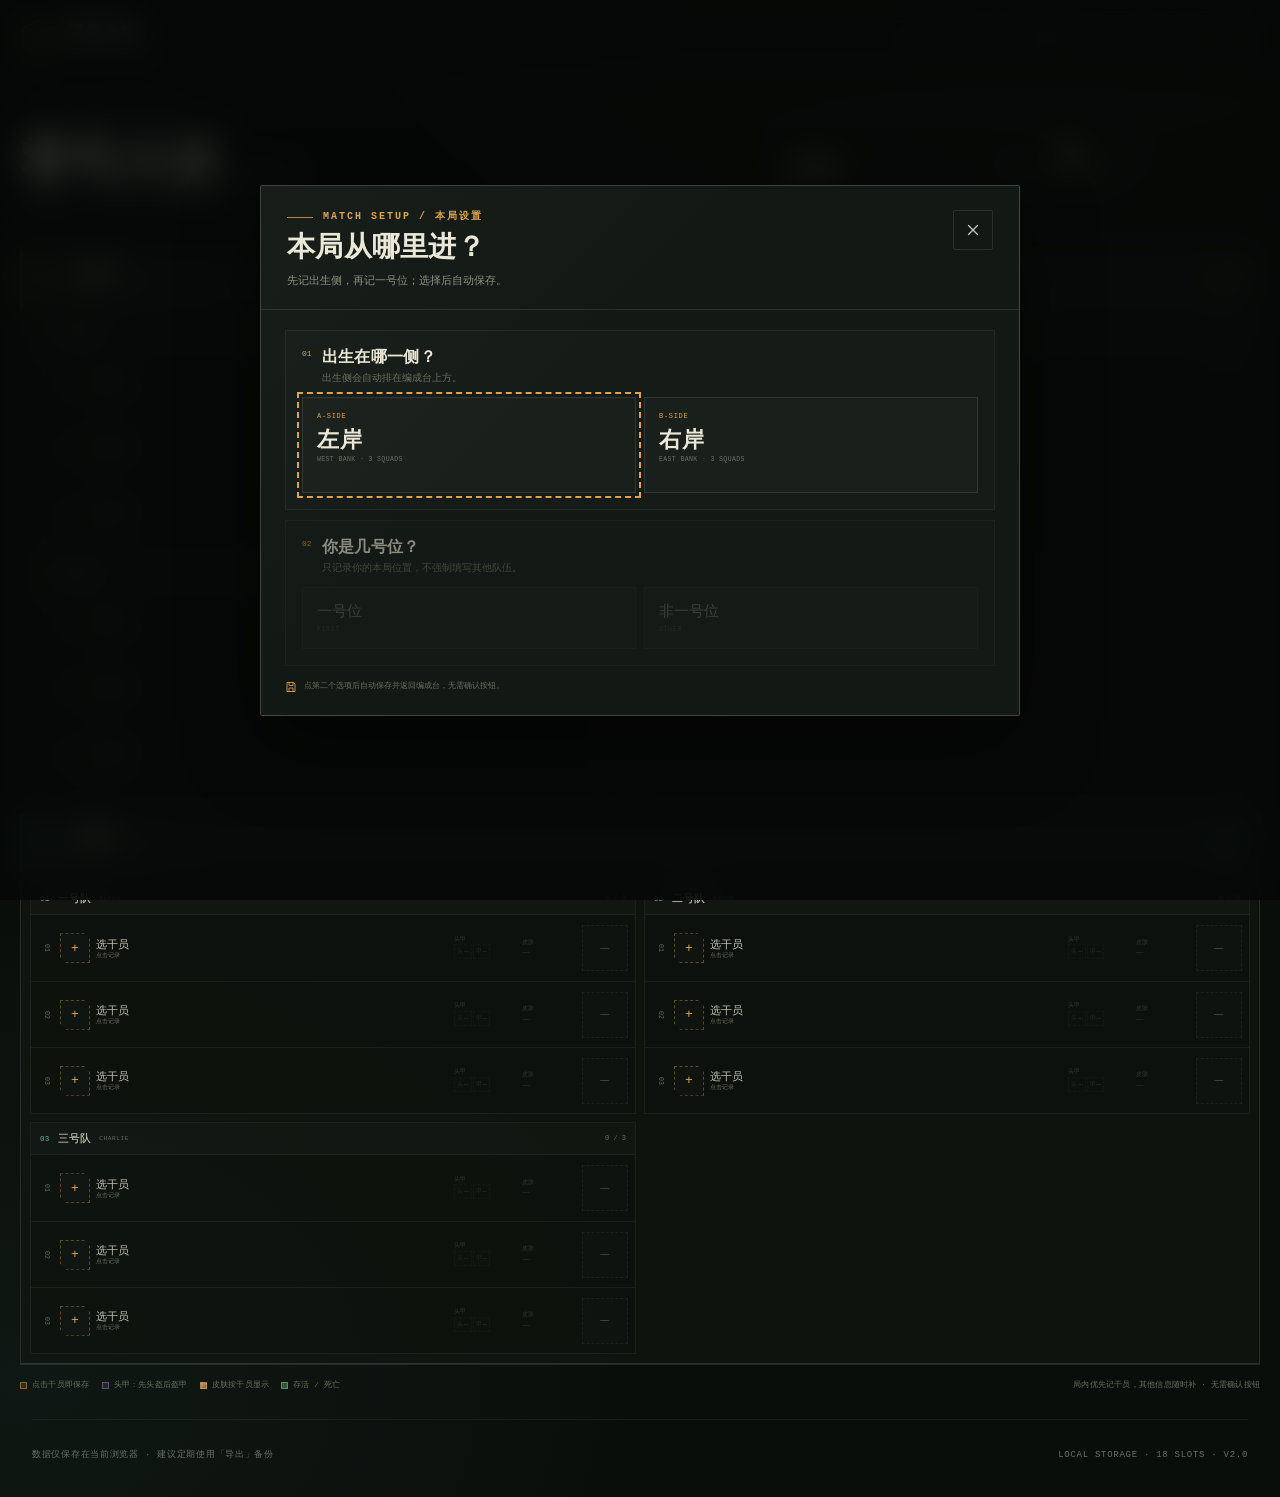
==== commit 251a2b20: "Deploy 零号大坝情报板 to GitHub Pages" ====
--- a/dam.html
+++ b/dam.html
@@ -2,13 +2,14 @@
 <html lang="zh-CN">
 <head>
   <meta charset="UTF-8">
-  <meta name="viewport" content="width=device-width, initial-scale=1.0">
-  <meta name="description" content="零号大坝编成台：左岸、右岸各三队，每队三个席位。点击席位选择干员，并选填头甲等级、死后状态与皮肤。">
+  <meta name="viewport" content="width=device-width, initial-scale=1.0, viewport-fit=cover">
+  <meta name="description" content="零号大坝快速编成：先记录本局出生侧与位置，点击干员立即保存；头甲、皮肤、存活状态可随后补充。专为手机局内记录设计。">
   <meta name="color-scheme" content="dark">
-  <title>零号大坝 · 编成台</title>
+  <meta name="theme-color" content="#0a0e0b">
+  <title>零号大坝 · 快速编成</title>
   <link rel="icon" href="assets/favicon.svg" type="image/svg+xml">
-  <link rel="stylesheet" href="css/base.css">
-  <link rel="stylesheet" href="css/board.css">
+  <link rel="stylesheet" href="css/base.css?v=2">
+  <link rel="stylesheet" href="css/board.css?v=2">
 </head>
 <body>
   <a class="skip-link" href="#main">跳到主要内容</a>
@@ -35,7 +36,7 @@
         <span data-icon="chevron"></span>
         <b>零号大坝</b>
         <span>/</span>
-        <span>编成台</span>
+        <span>快速编成</span>
       </div>
 
       <div class="board-toolbar">
@@ -60,50 +61,54 @@
     <section class="board-hero" aria-labelledby="board-title">
       <div class="board-title">
         <p class="eyebrow">OPERATION / ZERO DAM</p>
-        <h1 id="board-title">零号大坝 <span>编成台</span></h1>
-        <p>LEFT / RIGHT · 3 SQUADS EACH · 3 SLOTS PER SQUAD · ALL FIELDS OPTIONAL</p>
-      </div>
-
-      <div class="board-progress" aria-label="编成进度">
-        <div class="progress-main">
-          <div class="progress-ring" id="progress-ring" style="--progress: 0">
-            <span id="progress-ring-label">0%</span>
-          </div>
-          <div class="progress-copy">
-            <strong><span id="operators-count">00</span><small> / 18 干员</small></strong>
-            <span id="slots-count">0 个席位已填写 · 全部选填</span>
-          </div>
-        </div>
-        <div class="progress-track"><i id="progress-bar"></i></div>
-      </div>
-    </section>
-
-    <section class="board-grid" aria-label="六队编成">
-      <section class="side-panel side-left" aria-labelledby="left-side-title">
+        <h1 id="board-title">零号大坝 <span>快速编成</span></h1>
+        <p>点干员即保存 · 头甲 / 皮肤 / 存活状态随后补</p>
+      </div>
+
+      <div class="board-hud">
+        <button class="spawn-card" id="open-spawn" type="button" aria-haspopup="dialog">
+          <span class="spawn-card-label">本局出生</span>
+          <strong class="spawn-card-value" id="spawn-label">未设置</strong>
+          <span class="spawn-card-action"><span data-icon="target"></span>设置</span>
+        </button>
+
+        <div class="board-progress" aria-label="编成进度">
+          <div class="progress-main">
+            <div class="progress-ring" id="progress-ring" style="--progress: 0">
+              <span id="progress-ring-label">0%</span>
+            </div>
+            <div class="progress-copy">
+              <strong><span id="operators-count">00</span><small> / 18 干员</small></strong>
+              <span id="slots-count">点击干员即记录</span>
+            </div>
+          </div>
+          <div class="progress-track"><i id="progress-bar"></i></div>
+        </div>
+      </div>
+    </section>
+
+    <section class="board-sides" id="board-sides" aria-label="六队编成">
+      <section class="side-panel side-left" data-side="left" id="left-panel" aria-labelledby="left-side-title">
         <header class="side-head">
           <span class="side-code" aria-hidden="true">A</span>
           <div class="side-title">
             <h2 id="left-side-title">左岸 <small>WEST BANK</small></h2>
             <p>A-SIDE / 3 SQUADS · 9 SLOTS</p>
           </div>
+          <span class="spawn-badge" id="left-spawn-badge" hidden>本局出生</span>
           <span class="side-total"><strong id="left-count">0</strong><span>/ 9</span></span>
         </header>
         <div class="teams" id="left-teams"></div>
       </section>
 
-      <div class="board-divider" aria-hidden="true">
-        <span class="divider-line"></span>
-        <span class="divider-mark"><span>DAM</span></span>
-        <span class="divider-line"></span>
-      </div>
-
-      <section class="side-panel side-right" aria-labelledby="right-side-title">
+      <section class="side-panel side-right" data-side="right" id="right-panel" aria-labelledby="right-side-title">
         <header class="side-head">
           <span class="side-code" aria-hidden="true">B</span>
           <div class="side-title">
             <h2 id="right-side-title">右岸 <small>EAST BANK</small></h2>
             <p>B-SIDE / 3 SQUADS · 9 SLOTS</p>
           </div>
+          <span class="spawn-badge" id="right-spawn-badge" hidden>本局出生</span>
           <span class="side-total"><strong id="right-count">0</strong><span>/ 9</span></span>
         </header>
         <div class="teams" id="right-teams"></div>
@@ -112,113 +117,219 @@
 
     <div class="board-legend">
       <div class="legend-group">
-        <span class="legend-item"><i class="legend-swatch armor"></i>头甲等级 Ⅰ–Ⅵ</span>
-        <span class="legend-item"><i class="legend-swatch death"></i>死后状态</span>
-        <span class="legend-item"><i class="legend-swatch skin"></i>皮肤</span>
-        <span class="legend-item">全部选填</span>
-      </div>
-      <p>点击任意席位 → 选择干员 → 补充选填信息 · 修改后自动保存</p>
+        <span class="legend-item"><i class="legend-swatch op"></i>点击干员即保存</span>
+        <span class="legend-item"><i class="legend-swatch armor"></i>头甲：先头盔后盔甲</span>
+        <span class="legend-item"><i class="legend-swatch skin"></i>皮肤按干员显示</span>
+        <span class="legend-item"><i class="legend-swatch alive"></i>存活 / 死亡</span>
+      </div>
+      <p>局内优先记干员，其他信息随时补 · 无需确认按钮</p>
     </div>
   </main>
 
   <footer class="site-footer">
     <p>数据仅保存在当前浏览器 · 建议定期使用「导出」备份</p>
-    <p>LOCAL STORAGE · 18 SLOTS · V1.0</p>
+    <p>LOCAL STORAGE · 18 SLOTS · V2.0</p>
   </footer>
 
   <input type="file" id="import-file" accept=".json,application/json" hidden>
 
-  <!-- 席位编辑器 -->
-  <div class="modal editor-modal" id="editor-modal" hidden>
-    <div class="modal-scrim" data-close-editor></div>
-    <section class="modal-panel editor-panel" role="dialog" aria-modal="true" aria-labelledby="editor-title" tabindex="-1">
+  <!-- 本局出生设置 -->
+  <div class="modal spawn-modal" id="spawn-modal" hidden>
+    <div class="modal-scrim" data-close-spawn></div>
+    <section class="modal-panel spawn-panel" role="dialog" aria-modal="true" aria-labelledby="spawn-title" tabindex="-1">
       <span class="corner corner-tl"></span>
       <span class="corner corner-tr"></span>
       <span class="corner corner-bl"></span>
       <span class="corner corner-br"></span>
 
-      <header class="editor-head">
+      <header class="modal-head">
         <div>
-          <p class="eyebrow" id="editor-kicker">SLOT / 席位</p>
-          <h2 id="editor-title">配置席位</h2>
-        </div>
-        <div class="editor-head-right">
-          <span class="optional-tag">全部选填 · 可只选干员</span>
-          <button class="icon-btn" type="button" data-close-editor aria-label="关闭席位编辑器">
+          <p class="eyebrow">MATCH SETUP / 本局设置</p>
+          <h2 id="spawn-title">本局从哪里进？</h2>
+          <p class="modal-sub">先记出生侧，再记一号位；选择后自动保存。</p>
+        </div>
+        <button class="icon-btn" type="button" data-close-spawn aria-label="关闭本局设置">
+          <span data-icon="close"></span>
+        </button>
+      </header>
+
+      <div class="spawn-body">
+        <section class="spawn-step" aria-labelledby="spawn-step-side">
+          <div class="spawn-step-head">
+            <span class="step-index">01</span>
+            <div>
+              <h3 id="spawn-step-side">出生在哪一侧？</h3>
+              <p>出生侧会自动排在编成台上方。</p>
+            </div>
+          </div>
+          <div class="spawn-sides" id="spawn-side-options">
+            <button class="spawn-side" type="button" data-spawn-side="left">
+              <span class="spawn-side-code">A-SIDE</span>
+              <strong>左岸</strong>
+              <small>WEST BANK · 3 SQUADS</small>
+              <span class="spawn-check" aria-hidden="true"><span data-icon="check"></span></span>
+            </button>
+            <button class="spawn-side" type="button" data-spawn-side="right">
+              <span class="spawn-side-code">B-SIDE</span>
+              <strong>右岸</strong>
+              <small>EAST BANK · 3 SQUADS</small>
+              <span class="spawn-check" aria-hidden="true"><span data-icon="check"></span></span>
+            </button>
+          </div>
+        </section>
+
+        <section class="spawn-step" id="spawn-pos-step" aria-labelledby="spawn-step-pos">
+          <div class="spawn-step-head">
+            <span class="step-index">02</span>
+            <div>
+              <h3 id="spawn-step-pos">你是几号位？</h3>
+              <p>只记录你的本局位置，不强制填写其他队伍。</p>
+            </div>
+          </div>
+          <div class="spawn-positions" id="spawn-position-options">
+            <button class="spawn-position" type="button" data-spawn-position="first" disabled>
+              <strong>一号位</strong>
+              <small>FIRST</small>
+            </button>
+            <button class="spawn-position" type="button" data-spawn-position="other" disabled>
+              <strong>非一号位</strong>
+              <small>OTHER</small>
+            </button>
+          </div>
+        </section>
+
+        <p class="auto-hint"><span data-icon="save"></span>点第二个选项后自动保存并返回编成台，无需确认按钮。</p>
+      </div>
+    </section>
+  </div>
+
+  <!-- 干员选择：点击即保存 -->
+  <div class="modal picker-modal" id="operator-modal" hidden>
+    <div class="modal-scrim" data-close-operator></div>
+    <section class="modal-panel picker-panel" role="dialog" aria-modal="true" aria-labelledby="operator-title" tabindex="-1">
+      <span class="corner corner-tl"></span>
+      <span class="corner corner-tr"></span>
+      <span class="corner corner-bl"></span>
+      <span class="corner corner-br"></span>
+
+      <header class="picker-head">
+        <div>
+          <p class="eyebrow" id="operator-kicker">OPERATOR / 干员</p>
+          <h2 id="operator-title">选择干员</h2>
+          <p class="picker-sub">点击干员立即保存，不需要确认按钮。</p>
+        </div>
+        <div class="picker-head-actions">
+          <button class="text-btn danger" id="clear-operator" type="button">清除干员</button>
+          <button class="icon-btn" type="button" data-close-operator aria-label="关闭干员选择">
             <span data-icon="close"></span>
           </button>
         </div>
       </header>
 
-      <div class="editor-summary" id="editor-summary" aria-live="polite"></div>
-
-      <div class="editor-body">
-        <div class="operator-pane">
-          <div class="section-title">
-            <h3>选择干员</h3>
-            <span id="operator-result-count" aria-live="polite">17 名干员</span>
-          </div>
-
-          <div class="operator-toolbar">
-            <div class="filter-tabs" id="filter-tabs" role="group" aria-label="按定位筛选干员">
-              <button class="filter-btn is-active" type="button" data-filter="all" aria-pressed="true">全部</button>
-              <button class="filter-btn" type="button" data-filter="assault" aria-pressed="false">突击</button>
-              <button class="filter-btn" type="button" data-filter="engineer" aria-pressed="false">工程</button>
-              <button class="filter-btn" type="button" data-filter="support" aria-pressed="false">支援</button>
-              <button class="filter-btn" type="button" data-filter="recon" aria-pressed="false">侦察</button>
-            </div>
-            <label class="search-box">
-              <span class="visually-hidden">搜索干员</span>
-              <span data-icon="search"></span>
-              <input id="operator-search" type="search" placeholder="搜索干员 / 代号" autocomplete="off" spellcheck="false">
-            </label>
-          </div>
-
-          <div class="operator-grid" id="operator-grid"></div>
-        </div>
-
-        <aside class="detail-pane" aria-label="选填信息">
-          <section class="detail-block">
-            <div class="detail-head">
-              <h3>头甲等级</h3>
-              <span>1–6 级 · 选填</span>
-            </div>
-            <div class="armor-options" id="armor-options"></div>
-          </section>
-
-          <section class="detail-block">
-            <div class="detail-head">
-              <h3>死后</h3>
-              <span>状态 + 备注 · 选填</span>
-            </div>
-            <div class="death-options" id="death-options"></div>
-            <label class="death-note">
-              <span class="visually-hidden">死后备注</span>
-              <textarea id="death-note" maxlength="80" placeholder="选填：掉落点、装备安排、交接信息…"></textarea>
-              <span class="death-char-count" id="death-char-count">0 / 80</span>
-            </label>
-          </section>
-
-          <section class="detail-block">
-            <div class="detail-head">
-              <h3>皮肤</h3>
-              <span>外观记录 · 选填</span>
-            </div>
-            <div class="skin-options" id="skin-options"></div>
-          </section>
-        </aside>
-      </div>
-
-      <footer class="editor-foot">
-        <button class="text-btn danger" id="reset-slot" type="button">
-          <span data-icon="reset"></span>
-          清空此位
-        </button>
-        <div class="editor-foot-actions">
-          <button class="btn btn-ghost" type="button" data-close-editor>取消</button>
-          <button class="btn btn-primary" id="apply-slot" type="button">保存此位</button>
-        </div>
-      </footer>
+      <div class="picker-toolbar">
+        <div class="section-title">
+          <h3>选择干员</h3>
+          <span id="operator-result-count" aria-live="polite">17 名干员</span>
+        </div>
+        <div class="operator-toolbar">
+          <div class="filter-tabs" id="filter-tabs" role="group" aria-label="按定位筛选干员">
+            <button class="filter-btn is-active" type="button" data-filter="all" aria-pressed="true">全部</button>
+            <button class="filter-btn" type="button" data-filter="assault" aria-pressed="false">突击</button>
+            <button class="filter-btn" type="button" data-filter="engineer" aria-pressed="false">工程</button>
+            <button class="filter-btn" type="button" data-filter="support" aria-pressed="false">支援</button>
+            <button class="filter-btn" type="button" data-filter="recon" aria-pressed="false">侦察</button>
+          </div>
+          <label class="search-box">
+            <span class="visually-hidden">搜索干员</span>
+            <span data-icon="search"></span>
+            <input id="operator-search" type="search" placeholder="搜索干员 / 代号" autocomplete="off" spellcheck="false">
+          </label>
+        </div>
+      </div>
+
+      <div class="picker-body">
+        <div class="operator-grid" id="operator-grid"></div>
+        <p class="picker-footnote">点击任意干员即刻记录 · 再次点击此席位即可更换或补充信息</p>
+      </div>
+    </section>
+  </div>
+
+  <!-- 头甲：头盔 + 盔甲，两项都选完自动保存 -->
+  <div class="modal armor-modal" id="armor-modal" hidden>
+    <div class="modal-scrim" data-close-armor></div>
+    <section class="modal-panel armor-panel" role="dialog" aria-modal="true" aria-labelledby="armor-title" tabindex="-1">
+      <span class="corner corner-tl"></span>
+      <span class="corner corner-tr"></span>
+      <span class="corner corner-bl"></span>
+      <span class="corner corner-br"></span>
+
+      <header class="picker-head">
+        <div>
+          <p class="eyebrow" id="armor-kicker">LOADOUT / 头甲</p>
+          <h2 id="armor-title">头盔与盔甲</h2>
+          <p class="picker-sub">先选头盔，再选盔甲；第二次点选自动保存。</p>
+        </div>
+        <div class="picker-head-actions">
+          <span class="armor-progress" id="armor-progress">0 / 2</span>
+          <button class="icon-btn" type="button" data-close-armor aria-label="关闭头甲选择">
+            <span data-icon="close"></span>
+          </button>
+        </div>
+      </header>
+
+      <div class="armor-body">
+        <section class="armor-section" aria-labelledby="helmet-heading">
+          <div class="armor-section-head">
+            <div>
+              <p class="armor-section-kicker">HELMET</p>
+              <h3 id="helmet-heading">头盔等级</h3>
+            </div>
+            <span class="armor-section-note">上半段</span>
+          </div>
+          <div class="armor-level-grid" id="helmet-grid"></div>
+        </section>
+
+        <section class="armor-section" aria-labelledby="vest-heading">
+          <div class="armor-section-head">
+            <div>
+              <p class="armor-section-kicker">BODY ARMOR</p>
+              <h3 id="vest-heading">盔甲等级</h3>
+            </div>
+            <span class="armor-section-note">下半段</span>
+          </div>
+          <div class="armor-level-grid" id="vest-grid"></div>
+        </section>
+
+        <p class="auto-hint" id="armor-hint">依次点选头盔和盔甲，两项都选好后自动保存。</p>
+      </div>
+    </section>
+  </div>
+
+  <!-- 皮肤：按干员显示，点击即保存 -->
+  <div class="modal skin-modal" id="skin-modal" hidden>
+    <div class="modal-scrim" data-close-skin></div>
+    <section class="modal-panel skin-panel" role="dialog" aria-modal="true" aria-labelledby="skin-title" tabindex="-1">
+      <span class="corner corner-tl"></span>
+      <span class="corner corner-tr"></span>
+      <span class="corner corner-bl"></span>
+      <span class="corner corner-br"></span>
+
+      <header class="picker-head">
+        <div>
+          <p class="eyebrow" id="skin-kicker">SKIN / 皮肤</p>
+          <h2 id="skin-title">选择皮肤</h2>
+          <p class="picker-sub">只显示该干员可用的皮肤，点击即保存。</p>
+        </div>
+        <button class="icon-btn" type="button" data-close-skin aria-label="关闭皮肤选择">
+          <span data-icon="close"></span>
+        </button>
+      </header>
+
+      <div class="skin-body">
+        <div class="skin-operator" id="skin-summary"></div>
+        <div class="skin-option-grid" id="skin-options"></div>
+        <p class="auto-hint" id="skin-hint">选择后自动保存；关闭后可随时更换。</p>
+      </div>
     </section>
   </div>
 
@@ -228,7 +339,7 @@
     <section class="modal-panel confirm-panel" role="alertdialog" aria-modal="true" aria-labelledby="confirm-title" aria-describedby="confirm-desc" tabindex="-1">
       <span class="confirm-icon" aria-hidden="true"><span data-icon="trash"></span></span>
       <h2 id="confirm-title">清空全部编成？</h2>
-      <p id="confirm-desc">18 个席位的干员、头甲、死后与皮肤记录都会被移除。此操作无法撤销，建议先导出 JSON 备份。</p>
+      <p id="confirm-desc">18 个席位的干员、头甲、皮肤与存活状态都会被移除。此操作无法撤销，建议先导出 JSON 备份。</p>
       <div class="confirm-actions">
         <button class="btn btn-outline" type="button" data-close-confirm>取消</button>
         <button class="btn btn-danger" id="confirm-clear" type="button">确认清空</button>
@@ -239,12 +350,12 @@
   <div class="toast-root" id="toast-root" aria-live="polite"></div>
 
   <noscript>
-    <p style="padding:20px;color:#e3a34d">这个本地编成台需要 JavaScript 才能记录席位，请在浏览器中启用 JavaScript。</p>
+    <p style="padding:20px;color:#e3a34d">这个本地快速编成台需要 JavaScript 才能记录席位，请在浏览器中启用 JavaScript。</p>
   </noscript>
 
-  <script src="js/core.js" defer></script>
-  <script src="js/data.js" defer></script>
-  <script src="js/store.js" defer></script>
-  <script src="js/board.js" defer></script>
+  <script src="js/core.js?v=2" defer></script>
+  <script src="js/data.js?v=2" defer></script>
+  <script src="js/store.js?v=2" defer></script>
+  <script src="js/board.js?v=2" defer></script>
 </body>
 </html>
--- a/css/base.css
+++ b/css/base.css
@@ -141,6 +141,7 @@
 button,
 a {
   -webkit-tap-highlight-color: transparent;
+  touch-action: manipulation;
 }
 
 img,
@@ -908,7 +909,7 @@
 
   .toast-root {
     right: 16px;
-    bottom: 16px;
+    bottom: calc(16px + env(safe-area-inset-bottom));
   }
 }
 
--- a/css/board.css
+++ b/css/board.css
@@ -1,5 +1,5 @@
 /* =========================================================
-   零号大坝情报板 · Board / Editor
+   零号大坝情报板 · 快速编成（手机优先）
    ========================================================= */
 
 /* ---------- board header ---------- */
@@ -110,18 +110,18 @@
   display: flex;
   align-items: flex-end;
   justify-content: space-between;
-  gap: 36px;
-  padding: 34px 0 26px;
+  gap: 30px;
+  padding: 32px 0 22px;
   border-bottom: 1px solid var(--line);
 }
 
 .board-title h1 {
   display: flex;
   align-items: baseline;
-  gap: 12px;
+  gap: 10px;
   margin-top: 7px;
   font-family: var(--font-display);
-  font-size: clamp(38px, 4vw, 56px);
+  font-size: clamp(38px, 4vw, 54px);
   font-weight: 800;
   letter-spacing: -0.035em;
   line-height: 1;
@@ -136,32 +136,107 @@
 }
 
 .board-title p {
-  margin-top: 10px;
+  margin-top: 9px;
   color: var(--muted);
   font-family: var(--font-mono);
   font-size: 9px;
-  letter-spacing: 0.08em;
+  letter-spacing: 0.06em;
+}
+
+.board-hud {
+  display: flex;
+  align-items: stretch;
+  gap: 12px;
+}
+
+.spawn-card {
+  display: flex;
+  min-width: 206px;
+  flex-direction: column;
+  align-items: flex-start;
+  justify-content: center;
+  gap: 2px;
+  padding: 10px 14px;
+  border: 1px solid var(--line);
+  border-radius: var(--radius);
+  background: rgba(255, 255, 255, 0.012);
+  color: var(--ink);
+  cursor: pointer;
+  text-align: left;
+  transition: border-color 0.2s ease, background 0.2s ease;
+}
+
+.spawn-card:hover {
+  border-color: rgba(227, 163, 77, 0.4);
+  background: rgba(227, 163, 77, 0.04);
+}
+
+.spawn-card.is-set {
+  border-color: rgba(227, 163, 77, 0.28);
+  background: rgba(227, 163, 77, 0.035);
+}
+
+.spawn-card-label {
+  color: var(--muted-2);
+  font-family: var(--font-mono);
+  font-size: 7px;
+  letter-spacing: 0.12em;
+}
+
+.spawn-card-value {
+  max-width: 100%;
+  overflow: hidden;
+  color: var(--ink-soft);
+  font-family: var(--font-display);
+  font-size: 17px;
+  font-weight: 600;
+  line-height: 1.35;
+  text-overflow: ellipsis;
+  white-space: nowrap;
+}
+
+.spawn-card.is-set .spawn-card-value {
+  color: var(--amber);
+}
+
+.spawn-card-action {
+  display: inline-flex;
+  align-items: center;
+  gap: 4px;
+  margin-top: 2px;
+  color: var(--muted-2);
+  font-family: var(--font-mono);
+  font-size: 7px;
+  letter-spacing: 0.05em;
+}
+
+.spawn-card-action .icon {
+  width: 10px;
+  height: 10px;
+  color: var(--amber);
 }
 
 .board-progress {
   display: flex;
-  width: min(410px, 38vw);
+  width: 270px;
   flex-direction: column;
-  gap: 10px;
+  justify-content: center;
+  gap: 9px;
+  padding: 8px 0;
 }
 
 .progress-main {
   display: flex;
   align-items: center;
-  gap: 16px;
+  gap: 13px;
 }
 
 .progress-ring {
   --progress: 0;
   position: relative;
   display: grid;
-  width: 62px;
-  height: 62px;
+  width: 52px;
+  height: 52px;
   flex: 0 0 auto;
   place-items: center;
   border-radius: 50%;
@@ -170,7 +245,7 @@
 
 .progress-ring::before {
   position: absolute;
-  inset: 5px;
+  inset: 4px;
   border-radius: 50%;
   background: var(--bg);
   content: "";
@@ -188,7 +263,7 @@
   position: relative;
   z-index: 1;
   font-family: var(--font-display);
-  font-size: 15px;
+  font-size: 13px;
   font-weight: 700;
 }
 
@@ -198,7 +273,7 @@
 
 .progress-copy strong {
   font-family: var(--font-display);
-  font-size: 28px;
+  font-size: 24px;
   font-weight: 700;
   line-height: 1;
 }
@@ -206,41 +281,40 @@
 .progress-copy strong small {
   color: var(--muted);
   font-family: var(--font-mono);
-  font-size: 10px;
+  font-size: 9px;
   font-weight: 400;
 }
 
-.progress-copy span {
+.progress-copy > span {
   display: block;
-  margin-top: 5px;
-  color: var(--muted-2);
-  font-family: var(--font-mono);
-  font-size: 8px;
-  letter-spacing: 0.08em;
+  margin-top: 4px;
+  color: var(--muted-2);
+  font-family: var(--font-mono);
+  font-size: 7.5px;
+  letter-spacing: 0.03em;
 }
 
 .board-progress .progress-track {
   height: 2px;
 }
 
-.board-grid {
-  display: grid;
-  grid-template-columns: minmax(0, 1fr) 52px minmax(0, 1fr);
-  gap: 0;
-  align-items: stretch;
-  padding-top: 18px;
-  animation: riseIn 0.7s 0.06s var(--ease) both;
-}
-
-/* ---------- side panels ---------- */
+/* ---------- sides ---------- */
+
+.board-sides {
+  display: flex;
+  flex-direction: column;
+  gap: 14px;
+  padding-top: 16px;
+}
 
 .side-panel {
   position: relative;
   min-width: 0;
   border: 1px solid var(--line);
   background:
-    linear-gradient(180deg, rgba(255, 255, 255, 0.024), transparent 16%),
+    linear-gradient(180deg, rgba(255, 255, 255, 0.024), transparent 14%),
     rgba(17, 23, 18, 0.66);
+  transition: border-color 0.25s ease, background 0.25s ease;
 }
 
 .side-panel::before {
@@ -248,7 +322,7 @@
   top: -1px;
   left: -1px;
   width: 3px;
-  height: 72px;
+  height: 58px;
   background: var(--side-color);
   content: "";
   opacity: 0.85;
@@ -258,13 +332,20 @@
   position: absolute;
   top: -1px;
   right: -1px;
-  width: 18px;
-  height: 18px;
+  width: 17px;
+  height: 17px;
   border-top: 1px solid var(--side-color);
   border-right: 1px solid var(--side-color);
   content: "";
-  opacity: 0.45;
+  opacity: 0.42;
   pointer-events: none;
+}
+
+.side-panel.is-spawn {
+  border-color: color-mix(in srgb, var(--side-color) 38%, transparent);
+  background:
+    linear-gradient(180deg, color-mix(in srgb, var(--side-color) 5%, transparent), transparent 20%),
+    rgba(17, 23, 18, 0.72);
 }
 
 .side-left {
@@ -277,18 +358,18 @@
 
 .side-head {
   display: flex;
+  min-height: 58px;
   align-items: center;
-  gap: 13px;
-  min-height: 72px;
-  padding: 13px 16px;
+  gap: 11px;
+  padding: 10px 14px;
   border-bottom: 1px solid var(--line);
   background: rgba(255, 255, 255, 0.012);
 }
 
 .side-code {
   display: inline-flex;
-  width: 34px;
-  height: 34px;
+  width: 30px;
+  height: 30px;
   flex: 0 0 auto;
   align-items: center;
   justify-content: center;
@@ -297,7 +378,6 @@
   color: var(--side-color);
   font-family: var(--font-mono);
   font-size: 8px;
-  letter-spacing: 0.05em;
 }
 
 .side-title {
@@ -307,9 +387,9 @@
 .side-title h2 {
   display: flex;
   align-items: baseline;
-  gap: 8px;
+  gap: 7px;
   font-family: var(--font-display);
-  font-size: 20px;
+  font-size: 18px;
   font-weight: 700;
   letter-spacing: 0.02em;
   line-height: 1.2;
@@ -318,55 +398,76 @@
 .side-title h2 small {
   color: var(--muted-2);
   font-family: var(--font-mono);
-  font-size: 7px;
+  font-size: 6.5px;
   font-weight: 400;
-  letter-spacing: 0.14em;
+  letter-spacing: 0.12em;
 }
 
 .side-title p {
-  margin-top: 2px;
-  color: var(--muted-2);
-  font-family: var(--font-mono);
-  font-size: 7px;
-  letter-spacing: 0.11em;
+  margin-top: 1px;
+  color: var(--muted-2);
+  font-family: var(--font-mono);
+  font-size: 6.5px;
+  letter-spacing: 0.09em;
+}
+
+.spawn-badge {
+  display: inline-flex;
+  height: 19px;
+  align-items: center;
+  gap: 4px;
+  margin-left: auto;
+  padding: 0 6px;
+  border: 1px solid rgba(227, 163, 77, 0.35);
+  background: rgba(227, 163, 77, 0.06);
+  color: var(--amber);
+  font-family: var(--font-mono);
+  font-size: 6.5px;
+  letter-spacing: 0.05em;
+  white-space: nowrap;
 }
 
 .side-total {
   display: flex;
   align-items: baseline;
-  gap: 3px;
+  gap: 2px;
+  margin-left: 8px;
+  color: var(--muted);
+  font-family: var(--font-mono);
+  font-size: 8px;
+}
+
+.side-panel:not(.is-spawn) .side-total {
   margin-left: auto;
-  color: var(--muted);
-  font-family: var(--font-mono);
-  font-size: 9px;
 }
 
 .side-total strong {
   color: var(--side-color);
   font-family: var(--font-display);
-  font-size: 21px;
+  font-size: 19px;
   font-weight: 700;
 }
 
 .teams {
-  display: flex;
-  flex-direction: column;
-  gap: 9px;
-  padding: 10px;
+  display: grid;
+  grid-template-columns: repeat(3, minmax(0, 1fr));
+  gap: 8px;
+  padding: 9px;
 }
 
 .team-card {
+  min-width: 0;
   overflow: hidden;
   border: 1px solid var(--line-soft);
-  background: rgba(8, 12, 9, 0.18);
+  background: rgba(8, 12, 9, 0.2);
 }
 
 .team-head {
   display: flex;
-  min-height: 34px;
+  min-height: 32px;
   align-items: center;
-  gap: 9px;
-  padding: 0 10px;
+  gap: 8px;
+  padding: 0 9px;
   border-bottom: 1px solid var(--line-soft);
   background: rgba(255, 255, 255, 0.018);
 }
@@ -374,36 +475,35 @@
 .team-num {
   color: var(--side-color);
   font-family: var(--font-mono);
-  font-size: 8px;
+  font-size: 7.5px;
   letter-spacing: 0.04em;
 }
 
 .team-name {
-  font-size: 11px;
+  font-size: 10.5px;
   font-weight: 500;
-  letter-spacing: 0.03em;
+  letter-spacing: 0.02em;
 }
 
 .team-en {
   color: var(--muted-2);
   font-family: var(--font-mono);
-  font-size: 6.5px;
-  letter-spacing: 0.13em;
+  font-size: 6px;
+  letter-spacing: 0.11em;
 }
 
 .team-filled {
   margin-left: auto;
   color: var(--muted-2);
   font-family: var(--font-mono);
-  font-size: 7.5px;
-  letter-spacing: 0.04em;
+  font-size: 7px;
 }
 
 .team-filled.is-complete {
   color: var(--side-color);
 }
 
-/* ---------- player row ---------- */
+/* ---------- player rows ---------- */
 
 .player-list {
   display: flex;
@@ -413,124 +513,86 @@
 .player-row {
   position: relative;
   display: grid;
-  width: 100%;
-  min-height: 64px;
-  grid-template-columns: 17px 48px minmax(0, 1fr) 74px 86px;
-  gap: 8px;
+  min-height: 66px;
+  grid-template-columns: 16px minmax(0, 1.3fr) 62px 58px 46px;
+  gap: 4px;
+  align-items: stretch;
+  padding: 5px 7px;
+  border-top: 1px solid var(--line-soft);
+  background: transparent;
+  transition: background 0.18s ease;
+}
+
+.player-list .player-row:first-child {
+  border-top: 0;
+}
+
+.player-row.has-operator {
+  background: color-mix(in srgb, var(--side-color) 2.5%, transparent);
+}
+
+.player-row:hover {
+  background: rgba(255, 255, 255, 0.025);
+}
+
+.player-row.has-operator:hover {
+  background: color-mix(in srgb, var(--side-color) 5%, transparent);
+}
+
+.player-pos {
+  display: flex;
   align-items: center;
-  padding: 7px 10px;
+  justify-content: center;
+  color: var(--muted-2);
+  font-family: var(--font-mono);
+  font-size: 6.5px;
+  writing-mode: vertical-rl;
+  text-orientation: mixed;
+}
+
+.player-cell {
+  min-width: 0;
+  padding: 3px 4px;
   border: 0;
-  border-top: 1px solid var(--line-soft);
+  border-radius: 0;
   background: transparent;
   color: var(--ink);
   cursor: pointer;
   text-align: left;
-  transition: background 0.2s ease;
-}
-
-.player-list .player-row:first-child {
-  border-top: 0;
-}
-
-.player-row::before {
-  position: absolute;
-  top: 9px;
-  bottom: 9px;
-  left: 0;
-  width: 2px;
-  background: var(--side-color);
-  content: "";
-  opacity: 0;
-  transform: scaleY(0.5);
-  transition: opacity 0.2s ease, transform 0.2s ease;
-}
-
-.player-row:hover {
-  background: rgba(255, 255, 255, 0.035);
-}
-
-.player-row:hover::before {
-  opacity: 1;
-  transform: scaleY(1);
-}
-
-.player-row:focus-visible {
-  z-index: 2;
+  transition: background 0.18s ease, opacity 0.18s ease;
+}
+
+.player-cell:hover {
+  background: rgba(255, 255, 255, 0.04);
+}
+
+.player-cell:focus-visible,
+.status-cell:focus-visible {
+  outline: 2px solid var(--amber);
   outline-offset: -2px;
 }
 
-.player-row.has-operator {
-  background: color-mix(in srgb, var(--side-color) 3%, transparent);
-}
-
-.player-row.has-operator:hover {
-  background: color-mix(in srgb, var(--side-color) 6%, transparent);
-}
-
-.player-pos {
-  color: var(--muted-2);
-  font-family: var(--font-mono);
-  font-size: 7px;
-  letter-spacing: 0;
-  text-align: center;
-}
-
-.slot-armor,
-.slot-death,
-.slot-skin {
-  display: flex;
-  min-width: 0;
-  flex-direction: column;
-  gap: 2px;
-}
-
-.mini-label {
-  color: var(--muted-2);
-  font-family: var(--font-mono);
-  font-size: 6px;
-  letter-spacing: 0.12em;
-  line-height: 1.35;
-  text-transform: uppercase;
-}
-
-.armor-value {
-  display: inline-flex;
-  width: fit-content;
-  min-width: 26px;
-  height: 22px;
+.player-cell.is-locked {
+  cursor: pointer;
+  opacity: 0.4;
+}
+
+.player-cell.is-locked:hover {
+  background: transparent;
+}
+
+.op-cell {
+  display: flex;
   align-items: center;
-  justify-content: center;
-  border: 1px solid var(--line);
-  color: var(--muted);
-  font-family: var(--font-mono);
-  font-size: 10px;
-  font-weight: 600;
-  line-height: 1;
-}
-
-.armor-value.has-value {
-  border-color: color-mix(in srgb, var(--armor-color) 48%, transparent);
-  background: color-mix(in srgb, var(--armor-color) 9%, transparent);
-  color: var(--armor-color);
-}
-
-.armor-value.is-empty {
-  border-style: dashed;
-  opacity: 0.62;
-}
-
-.operator-box {
-  display: flex;
-  min-width: 0;
-  align-items: center;
-  gap: 9px;
+  gap: 6px;
+  padding-left: 2px;
 }
 
 .operator-avatar {
   position: relative;
   display: grid;
-  width: 34px;
-  height: 34px;
+  width: 30px;
+  height: 30px;
   flex: 0 0 auto;
   place-items: center;
   overflow: hidden;
@@ -539,19 +601,19 @@
     linear-gradient(135deg, color-mix(in srgb, var(--op-accent, var(--muted)) 20%, transparent), transparent 62%),
     rgba(255, 255, 255, 0.025);
   color: var(--op-accent, var(--muted));
-  clip-path: polygon(0 0, calc(100% - 7px) 0, 100% 7px, 100% 100%, 7px 100%, 0 calc(100% - 7px));
+  clip-path: polygon(0 0, calc(100% - 6px) 0, 100% 6px, 100% 100%, 6px 100%, 0 calc(100% - 6px));
   font-family: var(--font-display);
-  font-size: 14px;
+  font-size: 12px;
   font-weight: 700;
   line-height: 1;
 }
 
 .operator-avatar::after {
   position: absolute;
-  top: 4px;
-  right: 4px;
-  width: 3px;
-  height: 3px;
+  top: 3px;
+  right: 3px;
+  width: 2px;
+  height: 2px;
   background: currentColor;
   content: "";
   opacity: 0.6;
@@ -560,10 +622,10 @@
 .operator-avatar.is-empty {
   border-style: dashed;
   border-color: var(--line-strong);
-  background: rgba(255, 255, 255, 0.015);
-  color: var(--muted-2);
-  font-family: var(--font-mono);
-  font-size: 15px;
+  background: rgba(255, 255, 255, 0.012);
+  color: var(--muted-2);
+  font-family: var(--font-mono);
+  font-size: 13px;
   font-weight: 400;
 }
 
@@ -575,13 +637,12 @@
   display: flex;
   min-width: 0;
   flex-direction: column;
-  gap: 1px;
+  gap: 0;
 }
 
 .operator-copy strong {
   overflow: hidden;
-  color: var(--ink);
-  font-size: 12px;
+  font-size: 11px;
   font-weight: 500;
   letter-spacing: 0.02em;
   line-height: 1.35;
@@ -590,153 +651,192 @@
 }
 
 .operator-copy strong.is-empty {
-  color: var(--muted);
-  font-weight: 400;
+  color: var(--ink-soft);
+}
+
+.player-row:not(.has-operator) .operator-avatar.is-empty {
+  border-color: rgba(227, 163, 77, 0.38);
+  color: var(--amber);
 }
 
 .operator-copy small {
   overflow: hidden;
   color: var(--muted-2);
   font-family: var(--font-mono);
-  font-size: 7px;
+  font-size: 6px;
   letter-spacing: 0.02em;
-  line-height: 1.4;
+  line-height: 1.35;
   text-overflow: ellipsis;
   white-space: nowrap;
 }
 
-.operator-copy small b {
-  color: var(--op-accent, var(--muted));
-  font-weight: 500;
-}
-
-.slot-value {
+.armor-cell,
+.skin-cell {
+  display: flex;
+  flex-direction: column;
+  align-items: flex-start;
+  justify-content: center;
+  gap: 2px;
+}
+
+.cell-label {
+  color: var(--muted-2);
+  font-family: var(--font-mono);
+  font-size: 5.5px;
+  letter-spacing: 0.08em;
+  line-height: 1;
+}
+
+.armor-values {
+  display: flex;
+  flex-wrap: wrap;
+  gap: 1px;
+}
+
+.armor-chip {
   display: inline-flex;
+  height: 15px;
+  align-items: center;
+  gap: 1px;
+  padding: 0 2px;
+  border: 1px solid var(--line);
+  color: var(--armor-color, var(--muted));
+  font-family: var(--font-mono);
+  font-size: 7.5px;
+  line-height: 1;
+}
+
+.armor-chip b {
+  color: var(--muted-2);
+  font-size: 5.5px;
+  font-weight: 400;
+}
+
+.armor-chip em {
+  font-style: normal;
+}
+
+.armor-chip.has-value {
+  border-color: color-mix(in srgb, var(--armor-color) 42%, transparent);
+  background: color-mix(in srgb, var(--armor-color) 7%, transparent);
+}
+
+.armor-chip.is-empty {
+  border-style: dashed;
+  opacity: 0.62;
+}
+
+.skin-values {
+  display: flex;
+  max-width: 100%;
   min-width: 0;
   align-items: center;
-  gap: 5px;
+  gap: 3px;
   overflow: hidden;
-  color: var(--muted);
-  font-size: 9px;
-  line-height: 1.4;
+  color: var(--ink-soft);
+  font-size: 7.5px;
+  line-height: 1.3;
   text-overflow: ellipsis;
   white-space: nowrap;
 }
 
-.slot-value.is-empty {
-  color: var(--muted-2);
-  opacity: 0.72;
-}
-
-.status-dot {
-  width: 5px;
-  height: 5px;
+.skin-values > span {
+  overflow: hidden;
+  text-overflow: ellipsis;
+}
+
+.skin-swatch {
+  width: 8px;
+  height: 8px;
   flex: 0 0 auto;
-  border-radius: 50%;
-  background: var(--death-color, var(--muted-2));
-}
-
-.status-dot.is-alive {
-  box-shadow: 0 0 0 3px rgba(143, 197, 141, 0.09);
-}
-
-.status-dot.is-dead {
-  box-shadow: 0 0 0 3px rgba(223, 116, 97, 0.09);
-}
-
-.skin-swatch {
-  width: 9px;
-  height: 9px;
-  flex: 0 0 auto;
-  border: 1px solid rgba(255, 255, 255, 0.18);
+  border: 1px solid rgba(255, 255, 255, 0.2);
   background: linear-gradient(135deg, var(--skin-color), var(--skin-color2));
 }
 
-.slot-note-dot {
-  display: inline-block;
-  width: 3px;
-  height: 3px;
-  margin-left: 1px;
-  border-radius: 50%;
-  background: var(--amber);
-}
-
-/* ---------- divider ---------- */
-
-.board-divider {
-  position: relative;
-  display: flex;
-  flex-direction: column;
+.cell-empty {
+  color: var(--muted-2);
+}
+
+.status-cell {
+  align-self: center;
+  width: 46px;
+  height: 46px;
+  padding: 0;
+  border: 1px solid var(--line);
+  border-radius: 0;
+  background: rgba(255, 255, 255, 0.015);
+  color: var(--muted-2);
+  cursor: pointer;
+  font-family: var(--font-body);
+  font-size: 9px;
+  font-weight: 700;
+  letter-spacing: 0.04em;
+  line-height: 1;
+  transition: background 0.18s ease, border-color 0.18s ease, color 0.18s ease, transform 0.12s ease;
+}
+
+.status-cell:active {
+  transform: scale(0.96);
+}
+
+.status-cell.is-alive {
+  border-color: rgba(127, 207, 142, 0.55);
+  background: rgba(127, 207, 142, 0.13);
+  color: #a9e4b2;
+}
+
+.status-cell.is-dead {
+  border-color: rgba(224, 101, 82, 0.6);
+  background: rgba(224, 101, 82, 0.15);
+  color: #f0a092;
+}
+
+.status-cell.is-empty {
+  border-style: dashed;
+  opacity: 0.55;
+}
+
+.status-cell[aria-disabled="true"] {
+  cursor: pointer;
+}
+
+/* ---------- legend ---------- */
+
+.board-legend {
+  display: flex;
+  flex-wrap: wrap;
   align-items: center;
-  justify-content: center;
-  gap: 0;
-  padding: 20px 0;
-}
-
-.divider-line {
-  width: 1px;
-  flex: 1;
-  background: linear-gradient(180deg, transparent, rgba(220, 226, 204, 0.16) 18%, rgba(220, 226, 204, 0.16) 82%, transparent);
-}
-
-.divider-mark {
-  position: relative;
-  display: grid;
-  width: 38px;
-  height: 38px;
-  flex: 0 0 auto;
-  place-items: center;
-  border: 1px solid rgba(227, 163, 77, 0.35);
-  background: var(--bg);
-  color: var(--amber);
-  font-family: var(--font-mono);
-  font-size: 6.5px;
-  letter-spacing: 0.08em;
-  transform: rotate(45deg);
-}
-
-.divider-mark span {
-  transform: rotate(-45deg);
-}
-
-.divider-mark::after {
-  position: absolute;
-  inset: 4px;
-  border: 1px solid rgba(227, 163, 77, 0.12);
-  content: "";
-}
-
-/* ---------- board footer legend ---------- */
-
-.board-legend {
-  display: flex;
-  align-items: center;
-  gap: 18px 28px;
-  padding: 16px 0 0;
+  gap: 10px 22px;
+  padding: 14px 0 0;
   border-top: 1px solid var(--line);
   color: var(--muted-2);
   font-family: var(--font-mono);
-  font-size: 8px;
-  letter-spacing: 0.04em;
+  font-size: 7.5px;
+  letter-spacing: 0.03em;
 }
 
 .legend-group {
   display: flex;
   flex-wrap: wrap;
-  gap: 14px;
+  gap: 12px;
 }
 
 .legend-item {
   display: inline-flex;
   align-items: center;
-  gap: 6px;
+  gap: 5px;
 }
 
 .legend-swatch {
-  width: 8px;
-  height: 8px;
+  width: 7px;
+  height: 7px;
   border: 1px solid var(--line-strong);
   background: rgba(255, 255, 255, 0.035);
+}
+
+.legend-swatch.op {
+  border-color: rgba(227, 163, 77, 0.5);
+  background: rgba(227, 163, 77, 0.15);
 }
 
 .legend-swatch.armor {
@@ -744,51 +844,263 @@
   background: rgba(164, 122, 203, 0.15);
 }
 
-.legend-swatch.death {
-  border: 0;
-  border-radius: 50%;
-  background: var(--green);
-}
-
 .legend-swatch.skin {
   border-color: rgba(227, 163, 77, 0.35);
   background: linear-gradient(135deg, #cba06a, #80633d);
 }
 
+.legend-swatch.alive {
+  border-color: rgba(127, 207, 142, 0.5);
+  background: rgba(127, 207, 142, 0.35);
+}
+
 .board-legend p {
   margin-left: auto;
   color: var(--muted-2);
-  font-size: 8px;
-  letter-spacing: 0.03em;
+  font-size: 7.5px;
 }
 
 /* =========================================================
-   Editor modal
+   Spawn setup modal
    ========================================================= */
 
-.editor-modal {
-  padding: 24px;
-}
-
-.editor-panel {
-  display: flex;
-  width: min(1180px, calc(100vw - 48px));
-  height: min(860px, calc(100vh - 48px));
+.modal-sub {
+  margin-top: 7px;
+  color: var(--muted);
+  font-size: 11px;
+  line-height: 1.65;
+}
+
+.spawn-panel {
+  display: flex;
+  width: min(760px, calc(100vw - 48px));
+  max-height: calc(100dvh - 48px);
   flex-direction: column;
   overflow: hidden;
 }
 
-.editor-head {
+.spawn-body {
+  min-height: 0;
+  overflow-y: auto;
+  padding: 20px 24px calc(22px + env(safe-area-inset-bottom));
+}
+
+.spawn-step {
+  padding: 16px;
+  border: 1px solid var(--line-soft);
+  background: rgba(255, 255, 255, 0.012);
+}
+
+.spawn-step + .spawn-step {
+  margin-top: 10px;
+}
+
+.spawn-step.is-locked {
+  opacity: 0.55;
+}
+
+.spawn-step-head {
+  display: flex;
+  gap: 10px;
+  align-items: flex-start;
+  margin-bottom: 12px;
+}
+
+.step-index {
+  color: var(--amber);
+  font-family: var(--font-mono);
+  font-size: 8px;
+  line-height: 1.7;
+}
+
+.spawn-step-head h3 {
+  font-family: var(--font-display);
+  font-size: 16px;
+  font-weight: 600;
+  letter-spacing: 0.02em;
+  line-height: 1.3;
+}
+
+.spawn-step-head p {
+  margin-top: 2px;
+  color: var(--muted-2);
+  font-size: 10px;
+  line-height: 1.5;
+}
+
+.spawn-sides {
+  display: grid;
+  grid-template-columns: repeat(2, minmax(0, 1fr));
+  gap: 8px;
+}
+
+.spawn-side {
+  position: relative;
+  display: flex;
+  min-height: 96px;
+  flex-direction: column;
+  align-items: flex-start;
+  gap: 2px;
+  padding: 13px 14px;
+  border: 1px solid var(--line);
+  background: rgba(255, 255, 255, 0.015);
+  color: var(--ink);
+  cursor: pointer;
+  text-align: left;
+  transition: border-color 0.2s ease, background 0.2s ease;
+}
+
+.spawn-side:hover {
+  border-color: var(--line-strong);
+  background: rgba(255, 255, 255, 0.03);
+}
+
+.spawn-side.is-selected {
+  border-color: rgba(227, 163, 77, 0.55);
+  background: rgba(227, 163, 77, 0.07);
+}
+
+.spawn-side-code {
+  color: var(--amber);
+  font-family: var(--font-mono);
+  font-size: 7px;
+  letter-spacing: 0.1em;
+}
+
+.spawn-side strong {
+  margin-top: 3px;
+  font-family: var(--font-display);
+  font-size: 22px;
+  font-weight: 600;
+  letter-spacing: 0.03em;
+  line-height: 1.2;
+}
+
+.spawn-side small {
+  color: var(--muted-2);
+  font-family: var(--font-mono);
+  font-size: 6.5px;
+  letter-spacing: 0.06em;
+}
+
+.spawn-check {
+  position: absolute;
+  top: 10px;
+  right: 10px;
+  display: grid;
+  width: 16px;
+  height: 16px;
+  place-items: center;
+  border: 1px solid rgba(227, 163, 77, 0.5);
+  color: var(--amber);
+  opacity: 0;
+}
+
+.spawn-check .icon {
+  width: 10px;
+  height: 10px;
+}
+
+.spawn-side.is-selected .spawn-check {
+  opacity: 1;
+}
+
+.spawn-positions {
+  display: grid;
+  grid-template-columns: repeat(2, minmax(0, 1fr));
+  gap: 8px;
+}
+
+.spawn-position {
+  display: flex;
+  height: 62px;
+  flex-direction: column;
+  align-items: flex-start;
+  justify-content: center;
+  gap: 2px;
+  padding: 0 14px;
+  border: 1px solid var(--line);
+  background: rgba(255, 255, 255, 0.015);
+  color: var(--ink);
+  cursor: pointer;
+  text-align: left;
+  transition: 0.2s ease;
+}
+
+.spawn-position:hover:not(:disabled) {
+  border-color: var(--line-strong);
+  background: rgba(255, 255, 255, 0.03);
+}
+
+.spawn-position.is-selected {
+  border-color: rgba(227, 163, 77, 0.55);
+  background: rgba(227, 163, 77, 0.07);
+}
+
+.spawn-position:disabled {
+  cursor: not-allowed;
+  opacity: 0.35;
+}
+
+.spawn-position strong {
+  font-size: 15px;
+  font-weight: 500;
+}
+
+.spawn-position small {
+  color: var(--muted-2);
+  font-family: var(--font-mono);
+  font-size: 6.5px;
+  letter-spacing: 0.1em;
+}
+
+.auto-hint {
+  display: flex;
+  align-items: flex-start;
+  gap: 7px;
+  margin-top: 14px;
+  color: var(--muted-2);
+  font-family: var(--font-mono);
+  font-size: 7.5px;
+  line-height: 1.7;
+}
+
+.auto-hint .icon {
+  width: 12px;
+  height: 12px;
+  margin-top: 1px;
+  color: var(--amber);
+}
+
+/* =========================================================
+   Picker modals (operator / armor / skin)
+   ========================================================= */
+
+.picker-panel,
+.armor-panel,
+.skin-panel {
+  display: flex;
+  max-height: calc(100dvh - 48px);
+  flex-direction: column;
+  overflow: hidden;
+}
+
+.picker-panel {
+  width: min(1180px, calc(100vw - 48px));
+  height: min(850px, calc(100dvh - 48px));
+}
+
+.picker-head {
   display: flex;
   flex: 0 0 auto;
   align-items: flex-start;
   justify-content: space-between;
-  gap: 20px;
+  gap: 18px;
   padding: 18px 22px 15px;
   border-bottom: 1px solid var(--line);
 }
 
-.editor-head h2 {
+.picker-head h2 {
   margin-top: 4px;
   font-family: var(--font-display);
   font-size: 24px;
@@ -797,35 +1109,186 @@
   line-height: 1.2;
 }
 
-.editor-head-right {
-  display: flex;
-  align-items: center;
-  gap: 14px;
-}
-
-.editor-summary {
-  display: flex;
-  min-height: 64px;
+.picker-sub {
+  margin-top: 5px;
+  color: var(--muted-2);
+  font-size: 10px;
+  line-height: 1.5;
+}
+
+.picker-head-actions {
+  display: flex;
   flex: 0 0 auto;
   align-items: center;
+  gap: 9px;
+}
+
+.picker-head-actions .text-btn {
+  font-size: 9px;
+}
+
+.picker-toolbar {
+  flex: 0 0 auto;
+  padding: 12px 20px 10px;
+  border-bottom: 1px solid var(--line-soft);
+}
+
+.section-title {
+  display: flex;
+  align-items: baseline;
   justify-content: space-between;
-  gap: 18px;
-  padding: 11px 22px;
-  border-bottom: 1px solid var(--line);
+  gap: 12px;
+}
+
+.section-title h3 {
+  font-family: var(--font-display);
+  font-size: 15px;
+  font-weight: 600;
+  letter-spacing: 0.02em;
+}
+
+.section-title > span {
+  color: var(--muted-2);
+  font-family: var(--font-mono);
+  font-size: 7px;
+  letter-spacing: 0.04em;
+}
+
+.operator-toolbar {
+  display: flex;
+  flex-wrap: wrap;
+  align-items: center;
+  gap: 8px;
+  margin-top: 10px;
+}
+
+.filter-tabs {
+  display: flex;
+  flex-wrap: wrap;
+  gap: 2px;
+}
+
+.filter-btn {
+  height: 28px;
+  padding: 0 9px;
+  border: 1px solid transparent;
+  background: transparent;
+  color: var(--muted);
+  cursor: pointer;
+  font-family: var(--font-mono);
+  font-size: 7.5px;
+  letter-spacing: 0.04em;
+  transition: 0.18s ease;
+}
+
+.filter-btn:hover {
+  color: var(--ink);
+  background: rgba(255, 255, 255, 0.035);
+}
+
+.filter-btn.is-active {
+  border-color: rgba(227, 163, 77, 0.32);
+  background: rgba(227, 163, 77, 0.08);
+  color: var(--amber);
+}
+
+.search-box {
+  position: relative;
+  width: 180px;
+  min-width: 120px;
+  margin-left: auto;
+}
+
+.search-box .icon {
+  position: absolute;
+  top: 50%;
+  left: 8px;
+  width: 12px;
+  height: 12px;
+  color: var(--muted-2);
+  pointer-events: none;
+  transform: translateY(-50%);
+}
+
+.search-box input {
+  width: 100%;
+  height: 30px;
+  padding: 0 8px 0 26px;
+  border: 1px solid var(--line);
+  border-radius: 0;
+  outline: none;
+  background: rgba(255, 255, 255, 0.015);
+  color: var(--ink);
+  font-size: 10px;
+  transition: border-color 0.2s ease;
+}
+
+.search-box input::placeholder {
+  color: var(--muted-2);
+}
+
+.search-box input:focus {
+  border-color: rgba(227, 163, 77, 0.45);
+}
+
+.picker-body {
+  min-height: 0;
+  flex: 1 1 auto;
+  overflow-y: auto;
+  padding: 12px 20px calc(18px + env(safe-area-inset-bottom));
+  -webkit-overflow-scrolling: touch;
+}
+
+.operator-grid {
+  display: grid;
+  grid-template-columns: repeat(4, minmax(0, 1fr));
+  gap: 7px;
+}
+
+.operator-card {
+  position: relative;
+  display: flex;
+  min-height: 108px;
+  flex-direction: column;
+  gap: 2px;
+  overflow: hidden;
+  padding: 10px;
+  border: 1px solid var(--line-soft);
   background: rgba(255, 255, 255, 0.012);
-}
-
-.summary-identity {
-  display: flex;
-  min-width: 0;
-  align-items: center;
-  gap: 10px;
+  color: var(--ink);
+  cursor: pointer;
+  text-align: left;
+  transition: border-color 0.18s ease, background 0.18s ease, transform 0.18s var(--ease);
+}
+
+.operator-card:hover {
+  border-color: color-mix(in srgb, var(--op-accent) 45%, transparent);
+  background: color-mix(in srgb, var(--op-accent) 5%, transparent);
+  transform: translateY(-1px);
+}
+
+.operator-card:active {
+  transform: scale(0.99);
+}
+
+.operator-card.is-selected {
+  border-color: var(--op-accent);
+  background:
+    linear-gradient(145deg, color-mix(in srgb, var(--op-accent) 14%, transparent), transparent 68%),
+    rgba(255, 255, 255, 0.02);
+}
+
+.operator-card-top {
+  display: flex;
+  align-items: flex-start;
+  justify-content: space-between;
+  gap: 6px;
 }
 
 .summary-avatar {
   display: grid;
-  width: 38px;
-  height: 38px;
+  width: 32px;
+  height: 32px;
   flex: 0 0 auto;
   place-items: center;
   border: 1px solid color-mix(in srgb, var(--op-accent, var(--muted)) 50%, transparent);
@@ -833,276 +1296,22 @@
     linear-gradient(135deg, color-mix(in srgb, var(--op-accent, var(--muted)) 20%, transparent), transparent 60%),
     rgba(255, 255, 255, 0.025);
   color: var(--op-accent, var(--muted));
-  clip-path: polygon(0 0, calc(100% - 7px) 0, 100% 7px, 100% 100%, 7px 100%, 0 calc(100% - 7px));
+  clip-path: polygon(0 0, calc(100% - 6px) 0, 100% 6px, 100% 100%, 6px 100%, 0 calc(100% - 6px));
   font-family: var(--font-display);
-  font-size: 16px;
+  font-size: 13px;
   font-weight: 700;
-}
-
-.summary-avatar.is-empty {
-  border-style: dashed;
-  border-color: var(--line-strong);
-  background: transparent;
-  color: var(--muted-2);
-  font-family: var(--font-mono);
-  font-size: 13px;
-  font-weight: 400;
-}
-
-.summary-copy {
-  min-width: 0;
-}
-
-.summary-copy small {
-  display: block;
-  color: var(--muted-2);
-  font-family: var(--font-mono);
-  font-size: 6.5px;
-  letter-spacing: 0.12em;
-}
-
-.summary-copy strong {
-  display: block;
-  overflow: hidden;
-  margin-top: 1px;
-  font-size: 12px;
-  font-weight: 500;
-  line-height: 1.4;
-  text-overflow: ellipsis;
-  white-space: nowrap;
-}
-
-.summary-copy strong.is-empty {
-  color: var(--muted);
-  font-weight: 400;
-}
-
-.summary-tags {
-  display: flex;
-  flex-wrap: wrap;
-  justify-content: flex-end;
-  gap: 6px;
-}
-
-.summary-tag {
-  display: inline-flex;
-  height: 24px;
-  align-items: center;
-  gap: 5px;
-  padding: 0 8px;
-  border: 1px solid var(--line);
-  color: var(--muted);
-  font-family: var(--font-mono);
-  font-size: 7.5px;
-  letter-spacing: 0.02em;
-  white-space: nowrap;
-}
-
-.summary-tag b {
-  color: var(--ink-soft);
-  font-weight: 500;
-}
-
-.summary-tag.is-muted {
-  color: var(--muted-2);
-  border-style: dashed;
-}
-
-.summary-tag .skin-swatch {
-  width: 7px;
-  height: 7px;
-}
-
-/* ---------- editor body ---------- */
-
-.editor-body {
-  display: grid;
-  min-height: 0;
-  flex: 1 1 auto;
-  grid-template-columns: minmax(0, 1fr) 332px;
-}
-
-.operator-pane {
-  display: flex;
-  min-width: 0;
-  min-height: 0;
-  flex-direction: column;
-  padding: 18px 20px 14px;
-  border-right: 1px solid var(--line);
-}
-
-.section-title {
-  display: flex;
-  align-items: baseline;
-  justify-content: space-between;
-  gap: 12px;
-}
-
-.section-title h3 {
-  font-family: var(--font-display);
-  font-size: 16px;
-  font-weight: 600;
-  letter-spacing: 0.02em;
-}
-
-.section-title > span {
-  color: var(--muted-2);
-  font-family: var(--font-mono);
-  font-size: 8px;
-  letter-spacing: 0.04em;
-}
-
-.section-title > span b {
-  color: var(--amber);
-  font-weight: 500;
-}
-
-.operator-toolbar {
-  display: flex;
-  flex-wrap: wrap;
-  align-items: center;
-  gap: 9px;
-  margin-top: 12px;
-}
-
-.filter-tabs {
-  display: flex;
-  flex-wrap: wrap;
-  gap: 3px;
-}
-
-.filter-btn {
-  height: 29px;
-  padding: 0 10px;
-  border: 1px solid transparent;
-  background: transparent;
-  color: var(--muted);
-  cursor: pointer;
-  font-family: var(--font-mono);
-  font-size: 8px;
-  letter-spacing: 0.04em;
-  transition: 0.18s ease;
-}
-
-.filter-btn:hover {
-  color: var(--ink);
-  background: rgba(255, 255, 255, 0.035);
-}
-
-.filter-btn.is-active {
-  border-color: rgba(227, 163, 77, 0.32);
-  background: rgba(227, 163, 77, 0.08);
-  color: var(--amber);
-}
-
-.search-box {
-  position: relative;
-  width: 190px;
-  min-width: 130px;
-  margin-left: auto;
-}
-
-.search-box .icon {
-  position: absolute;
-  top: 50%;
-  left: 9px;
-  width: 13px;
-  height: 13px;
-  color: var(--muted-2);
-  pointer-events: none;
-  transform: translateY(-50%);
-}
-
-.search-box input {
-  width: 100%;
-  height: 31px;
-  padding: 0 9px 0 28px;
-  border: 1px solid var(--line);
-  border-radius: 0;
-  outline: none;
-  background: rgba(255, 255, 255, 0.015);
-  color: var(--ink);
-  font-size: 10px;
-  transition: border-color 0.2s ease, background 0.2s ease;
-}
-
-.search-box input::placeholder {
-  color: var(--muted-2);
-}
-
-.search-box input:focus {
-  border-color: rgba(227, 163, 77, 0.45);
-  background: rgba(227, 163, 77, 0.035);
-}
-
-.operator-grid {
-  display: grid;
-  min-height: 0;
-  flex: 1 1 auto;
-  grid-template-columns: repeat(4, minmax(0, 1fr));
-  align-content: start;
-  gap: 7px;
-  overflow-y: auto;
-  margin-top: 12px;
-  padding: 2px 8px 8px 2px;
-  scrollbar-gutter: stable;
-}
-
-.operator-card {
-  position: relative;
-  display: flex;
-  min-height: 116px;
-  flex-direction: column;
-  gap: 3px;
-  overflow: hidden;
-  padding: 11px 11px 10px;
-  border: 1px solid var(--line-soft);
-  background: rgba(255, 255, 255, 0.012);
-  color: var(--ink);
-  cursor: pointer;
-  text-align: left;
-  transition:
-    border-color 0.2s ease,
-    background 0.2s ease,
-    transform 0.2s var(--ease);
-}
-
-.operator-card:hover {
-  border-color: color-mix(in srgb, var(--op-accent) 45%, transparent);
-  background: color-mix(in srgb, var(--op-accent) 5%, transparent);
-  transform: translateY(-2px);
-}
-
-.operator-card.is-selected {
-  border-color: var(--op-accent);
-  background:
-    linear-gradient(145deg, color-mix(in srgb, var(--op-accent) 15%, transparent), transparent 68%),
-    rgba(255, 255, 255, 0.02);
-}
-
-.operator-card-top {
-  display: flex;
-  align-items: flex-start;
-  justify-content: space-between;
-  gap: 6px;
-}
-
-.operator-card .summary-avatar {
-  width: 34px;
-  height: 34px;
-  font-size: 14px;
 }
 
 .operator-role {
   display: inline-flex;
-  height: 17px;
+  height: 16px;
   align-items: center;
-  padding: 0 5px;
+  padding: 0 4px;
   border: 1px solid color-mix(in srgb, var(--op-accent) 35%, transparent);
   color: var(--op-accent);
   font-family: var(--font-mono);
-  font-size: 6.5px;
-  letter-spacing: 0.05em;
+  font-size: 6px;
+  letter-spacing: 0.04em;
 }
 
 .operator-card-name {
@@ -1111,7 +1320,7 @@
   font-family: var(--font-display);
   font-size: 14px;
   font-weight: 600;
-  line-height: 1.3;
+  line-height: 1.25;
   text-overflow: ellipsis;
   white-space: nowrap;
 }
@@ -1120,9 +1329,9 @@
   overflow: hidden;
   color: var(--op-accent);
   font-family: var(--font-mono);
-  font-size: 6.5px;
-  letter-spacing: 0.09em;
-  line-height: 1.4;
+  font-size: 6px;
+  letter-spacing: 0.08em;
+  line-height: 1.35;
   text-overflow: ellipsis;
   white-space: nowrap;
   opacity: 0.78;
@@ -1133,10 +1342,25 @@
   overflow: hidden;
   margin-top: 1px;
   color: var(--muted-2);
-  font-size: 8px;
-  line-height: 1.45;
+  font-size: 7.5px;
+  line-height: 1.4;
   -webkit-box-orient: vertical;
   -webkit-line-clamp: 2;
+}
+
+.operator-skin-dots {
+  position: absolute;
+  right: 9px;
+  bottom: 9px;
+  display: flex;
+  gap: 2px;
+}
+
+.mini-skin {
+  width: 7px;
+  height: 7px;
+  border: 1px solid rgba(255, 255, 255, 0.15);
+  background: linear-gradient(135deg, var(--skin-color), var(--skin-color2));
 }
 
 .operator-check {
@@ -1152,7 +1376,7 @@
   color: var(--op-accent);
   opacity: 0;
   transform: scale(0.7);
-  transition: opacity 0.2s ease, transform 0.2s var(--ease);
+  transition: opacity 0.18s ease, transform 0.18s var(--ease);
 }
 
 .operator-check .icon {
@@ -1199,295 +1423,305 @@
   font-size: 8px;
 }
 
-.operator-result-count {
-  color: var(--muted-2);
-  font-family: var(--font-mono);
-  font-size: 7.5px;
-  letter-spacing: 0.04em;
-}
-
-/* ---------- editor detail pane ---------- */
-
-.detail-pane {
+.picker-footnote {
+  margin-top: 12px;
+  color: var(--muted-2);
+  font-family: var(--font-mono);
+  font-size: 7px;
+  text-align: center;
+}
+
+/* ---------- armor ---------- */
+
+.armor-panel {
+  width: min(820px, calc(100vw - 48px));
+}
+
+.armor-progress {
+  display: inline-flex;
+  height: 22px;
+  align-items: center;
+  padding: 0 7px;
+  border: 1px solid var(--line);
+  color: var(--muted-2);
+  font-family: var(--font-mono);
+  font-size: 7px;
+  letter-spacing: 0.06em;
+}
+
+.armor-body {
   min-height: 0;
   overflow-y: auto;
-  padding: 18px 20px 22px;
-  background: rgba(8, 12, 9, 0.26);
-  scrollbar-gutter: stable;
-}
-
-.detail-block {
-  padding-bottom: 17px;
-  margin-bottom: 17px;
-  border-bottom: 1px solid var(--line-soft);
-}
-
-.detail-block:last-child {
-  padding-bottom: 0;
-  margin-bottom: 0;
-  border-bottom: 0;
-}
-
-.detail-head {
-  display: flex;
-  align-items: baseline;
+  padding: 18px 22px calc(22px + env(safe-area-inset-bottom));
+  -webkit-overflow-scrolling: touch;
+}
+
+.armor-section {
+  padding: 14px;
+  border: 1px solid var(--line-soft);
+  background: rgba(255, 255, 255, 0.012);
+}
+
+.armor-section + .armor-section {
+  margin-top: 10px;
+}
+
+.armor-section-head {
+  display: flex;
+  align-items: flex-end;
   justify-content: space-between;
   gap: 10px;
-  margin-bottom: 9px;
-}
-
-.detail-head h3 {
+  margin-bottom: 10px;
+}
+
+.armor-section-kicker {
+  color: var(--muted-2);
+  font-family: var(--font-mono);
+  font-size: 6px;
+  letter-spacing: 0.12em;
+}
+
+.armor-section-head h3 {
+  margin-top: 1px;
   font-family: var(--font-display);
-  font-size: 13px;
+  font-size: 16px;
   font-weight: 600;
-  letter-spacing: 0.04em;
-}
-
-.detail-head span {
-  color: var(--muted-2);
-  font-family: var(--font-mono);
-  font-size: 7px;
-  letter-spacing: 0.04em;
-}
-
-.armor-options {
+  line-height: 1.2;
+}
+
+.armor-section-note {
+  color: var(--muted-2);
+  font-family: var(--font-mono);
+  font-size: 6.5px;
+}
+
+.armor-level-grid {
   display: grid;
   grid-template-columns: repeat(3, minmax(0, 1fr));
   gap: 5px;
 }
 
-.armor-btn {
-  display: flex;
-  height: 42px;
-  align-items: center;
-  gap: 7px;
-  padding: 0 8px;
+.armor-level {
+  position: relative;
+  display: flex;
+  min-height: 68px;
+  flex-direction: column;
+  align-items: flex-start;
+  justify-content: center;
+  gap: 1px;
+  padding: 8px 9px;
   border: 1px solid var(--line-soft);
   background: rgba(255, 255, 255, 0.012);
-  color: var(--muted);
+  color: var(--ink);
   cursor: pointer;
   text-align: left;
   transition: 0.18s ease;
 }
 
-.armor-btn:hover {
-  border-color: var(--line-strong);
-  background: rgba(255, 255, 255, 0.03);
-}
-
-.armor-btn.is-selected {
-  border-color: color-mix(in srgb, var(--armor-color) 55%, transparent);
-  background: color-mix(in srgb, var(--armor-color) 9%, transparent);
-  color: var(--ink);
-}
-
-.armor-btn-roman {
+.armor-level:hover {
+  border-color: color-mix(in srgb, var(--armor-color) 45%, transparent);
+  background: color-mix(in srgb, var(--armor-color) 6%, transparent);
+}
+
+.armor-level.is-selected {
+  border-color: var(--armor-color);
+  background: color-mix(in srgb, var(--armor-color) 10%, transparent);
+}
+
+.armor-level-roman {
   display: grid;
-  width: 19px;
-  height: 19px;
-  flex: 0 0 auto;
+  width: 21px;
+  height: 21px;
   place-items: center;
-  border: 1px solid color-mix(in srgb, var(--armor-color) 45%, transparent);
+  border: 1px solid color-mix(in srgb, var(--armor-color) 50%, transparent);
   color: var(--armor-color);
   font-family: var(--font-mono);
   font-size: 8px;
 }
 
-.armor-btn-copy {
+.armor-level-name {
+  margin-top: 2px;
+  color: var(--ink-soft);
+  font-size: 9.5px;
+  font-weight: 500;
+}
+
+.armor-level-hint {
+  color: var(--muted-2);
+  font-family: var(--font-mono);
+  font-size: 6px;
+}
+
+.armor-level-check {
+  position: absolute;
+  top: 7px;
+  right: 7px;
+  color: var(--armor-color);
+  opacity: 0;
+}
+
+.armor-level-check .icon {
+  width: 11px;
+  height: 11px;
+}
+
+.armor-level.is-selected .armor-level-check {
+  opacity: 1;
+}
+
+/* ---------- skin ---------- */
+
+.skin-panel {
+  width: min(600px, calc(100vw - 48px));
+}
+
+.skin-body {
+  min-height: 0;
+  overflow-y: auto;
+  padding: 18px 22px calc(22px + env(safe-area-inset-bottom));
+  -webkit-overflow-scrolling: touch;
+}
+
+.skin-operator {
+  display: flex;
+  align-items: center;
+  gap: 10px;
+  padding: 10px 12px;
+  border: 1px solid var(--line);
+  background: rgba(255, 255, 255, 0.012);
+}
+
+.skin-operator .summary-avatar {
+  width: 36px;
+  height: 36px;
+  font-size: 14px;
+}
+
+.skin-operator > span:nth-child(2) {
   display: flex;
   min-width: 0;
   flex-direction: column;
-  line-height: 1.2;
-}
-
-.armor-btn-copy strong {
-  color: var(--ink-soft);
-  font-size: 9px;
-  font-weight: 500;
-}
-
-.armor-btn-copy small {
-  margin-top: 2px;
-  color: var(--muted-2);
-  font-family: var(--font-mono);
-  font-size: 6.5px;
-}
-
-.armor-btn.is-clear {
-  height: 28px;
-  grid-column: 1 / -1;
-  justify-content: center;
-  border-style: dashed;
-  color: var(--muted-2);
-  font-family: var(--font-mono);
-  font-size: 7.5px;
-}
-
-.armor-btn.is-clear.is-selected,
-.skin-btn.is-clear.is-selected {
-  border-color: rgba(227, 163, 77, 0.35);
-  color: var(--amber);
-}
-
-.death-options {
+}
+
+.skin-operator small {
+  color: var(--muted-2);
+  font-family: var(--font-mono);
+  font-size: 6px;
+  letter-spacing: 0.08em;
+}
+
+.skin-operator strong {
+  font-family: var(--font-display);
+  font-size: 16px;
+  font-weight: 600;
+}
+
+.skin-count {
+  margin-left: auto;
+  color: var(--muted-2);
+  font-family: var(--font-mono);
+  font-size: 7px;
+  white-space: nowrap;
+}
+
+.skin-option-grid {
   display: grid;
   grid-template-columns: repeat(2, minmax(0, 1fr));
-  gap: 5px;
-}
-
-.death-btn {
-  display: flex;
-  height: 37px;
+  gap: 6px;
+  margin-top: 10px;
+}
+
+.skin-option {
+  position: relative;
+  display: flex;
+  min-height: 58px;
   align-items: center;
-  gap: 7px;
-  padding: 0 9px;
+  gap: 9px;
+  padding: 9px 11px;
   border: 1px solid var(--line-soft);
   background: rgba(255, 255, 255, 0.012);
-  color: var(--muted);
+  color: var(--ink);
   cursor: pointer;
-  font-size: 9px;
   text-align: left;
   transition: 0.18s ease;
 }
 
-.death-btn:hover {
-  border-color: var(--line-strong);
-  background: rgba(255, 255, 255, 0.03);
-}
-
-.death-btn.is-selected {
-  border-color: color-mix(in srgb, var(--death-color) 55%, transparent);
-  background: color-mix(in srgb, var(--death-color) 8%, transparent);
-  color: var(--ink);
-}
-
-.death-btn .status-dot {
-  width: 6px;
-  height: 6px;
-}
-
-.death-btn small {
+.skin-option:hover {
+  border-color: color-mix(in srgb, var(--skin-color) 50%, transparent);
+  background: color-mix(in srgb, var(--skin-color) 6%, transparent);
+}
+
+.skin-option.is-selected {
+  border-color: var(--skin-color);
+  background: color-mix(in srgb, var(--skin-color) 10%, transparent);
+}
+
+.skin-option .skin-swatch {
+  width: 18px;
+  height: 18px;
+}
+
+.skin-option > span:nth-child(2) {
+  display: flex;
+  min-width: 0;
+  flex-direction: column;
+}
+
+.skin-option strong {
+  font-size: 10.5px;
+  font-weight: 500;
+}
+
+.skin-option small {
+  color: var(--muted-2);
+  font-family: var(--font-mono);
+  font-size: 6px;
+}
+
+.skin-option-check {
   margin-left: auto;
-  color: var(--muted-2);
-  font-family: var(--font-mono);
-  font-size: 6.5px;
-}
-
-.death-note {
-  position: relative;
-  margin-top: 8px;
-}
-
-.death-note textarea {
-  display: block;
-  width: 100%;
-  height: 62px;
-  padding: 8px 9px 18px;
-  resize: none;
-  border: 1px solid var(--line-soft);
-  border-radius: 0;
-  outline: none;
-  background: rgba(255, 255, 255, 0.012);
-  color: var(--ink-soft);
-  font-size: 9.5px;
-  line-height: 1.55;
-  transition: border-color 0.2s ease;
-}
-
-.death-note textarea::placeholder {
-  color: var(--muted-2);
-}
-
-.death-note textarea:focus {
-  border-color: rgba(227, 163, 77, 0.38);
-}
-
-.death-char-count {
-  position: absolute;
-  right: 7px;
-  bottom: 5px;
-  color: var(--muted-2);
-  font-family: var(--font-mono);
-  font-size: 6.5px;
-  pointer-events: none;
-}
-
-.skin-options {
-  display: grid;
-  grid-template-columns: repeat(2, minmax(0, 1fr));
-  gap: 5px;
-}
-
-.skin-btn {
-  display: flex;
-  height: 34px;
-  align-items: center;
-  gap: 7px;
-  padding: 0 8px;
-  border: 1px solid var(--line-soft);
-  background: rgba(255, 255, 255, 0.012);
-  color: var(--muted);
-  cursor: pointer;
-  font-size: 9px;
-  text-align: left;
-  transition: 0.18s ease;
-}
-
-.skin-btn:hover {
-  border-color: var(--line-strong);
-  background: rgba(255, 255, 255, 0.03);
-}
-
-.skin-btn.is-selected {
-  border-color: color-mix(in srgb, var(--skin-color) 50%, transparent);
-  background: color-mix(in srgb, var(--skin-color) 8%, transparent);
-  color: var(--ink);
-}
-
-.skin-btn .skin-swatch {
+  color: var(--skin-color);
+  opacity: 0;
+}
+
+.skin-option-check .icon {
   width: 12px;
   height: 12px;
-  flex: 0 0 auto;
-}
-
-.skin-btn.is-clear {
+}
+
+.skin-option.is-selected .skin-option-check {
+  opacity: 1;
+}
+
+.skin-option.is-none {
   grid-column: 1 / -1;
-  height: 27px;
-  justify-content: center;
+  min-height: 44px;
   border-style: dashed;
-  color: var(--muted-2);
-  font-family: var(--font-mono);
-  font-size: 7px;
-}
-
-.editor-foot {
-  display: flex;
-  min-height: 62px;
-  flex: 0 0 auto;
-  align-items: center;
-  justify-content: space-between;
-  gap: 16px;
-  padding: 10px 22px;
-  border-top: 1px solid var(--line);
-  background: rgba(255, 255, 255, 0.012);
-}
-
-.editor-foot-actions {
-  display: flex;
-  align-items: center;
-  gap: 8px;
-}
-
-.editor-foot .btn {
-  min-height: 40px;
-  font-size: 9.5px;
-}
-
-.editor-foot .text-btn {
-  font-size: 10px;
-}
-
-/* ---------- confirm dialog ---------- */
+}
+
+.skin-option.is-none.is-selected {
+  border-color: rgba(227, 163, 77, 0.45);
+  background: rgba(227, 163, 77, 0.07);
+}
+
+.skin-swatch.is-none {
+  position: relative;
+  border-color: var(--line-strong);
+  background: transparent;
+}
+
+.skin-swatch.is-none::after {
+  position: absolute;
+  top: 50%;
+  left: 1px;
+  width: 12px;
+  height: 1px;
+  background: var(--muted-2);
+  content: "";
+  transform: rotate(-45deg);
+}
+
+/* ---------- confirm ---------- */
 
 .confirm-panel {
   width: min(430px, calc(100vw - 32px));
@@ -1547,7 +1781,9 @@
   --btn-line: var(--red);
 }
 
-/* ---------- board responsive ---------- */
+/* =========================================================
+   Responsive
+   ========================================================= */
 
 @media (max-width: 1280px) {
   .board-main {
@@ -1562,133 +1798,30 @@
     display: none;
   }
 
+  .teams {
+    grid-template-columns: repeat(2, minmax(0, 1fr));
+  }
+
   .player-row {
-    grid-template-columns: 15px 44px minmax(0, 1fr) 68px 80px;
-    gap: 6px;
-    padding-inline: 8px;
-  }
-
-  .operator-avatar {
-    width: 31px;
-    height: 31px;
-    font-size: 13px;
-  }
-
-  .operator-copy strong {
-    font-size: 11.5px;
-  }
-
-  .slot-value {
-    font-size: 8.5px;
-  }
-
-  .side-code {
-    width: 30px;
-    height: 30px;
-  }
-
-  .side-title h2 {
-    font-size: 18px;
-  }
-}
-
-@media (max-width: 1180px) {
-  .board-grid {
-    grid-template-columns: 1fr;
-    gap: 14px;
-    padding-top: 14px;
-  }
-
-  .board-divider {
-    flex-direction: row;
-    gap: 14px;
-    padding: 0;
-  }
-
-  .divider-line {
-    width: auto;
-    height: 1px;
-    flex: 1;
-    background: linear-gradient(90deg, transparent, rgba(220, 226, 204, 0.16) 18%, rgba(220, 226, 204, 0.16) 82%, transparent);
-  }
-
-  .divider-mark {
-    width: 32px;
-    height: 32px;
-    flex: 0 0 auto;
-    transform: rotate(45deg);
-  }
-
-  .player-row {
-    grid-template-columns: 18px 52px minmax(0, 1fr) 84px 102px;
-    gap: 10px;
-    min-height: 66px;
-    padding: 8px 13px;
-  }
-
-  .operator-avatar {
-    width: 35px;
-    height: 35px;
-  }
-
-  .board-legend {
-    flex-wrap: wrap;
-  }
-
-  .board-legend p {
-    width: 100%;
-    margin-left: 0;
+    grid-template-columns: 16px minmax(0, 1.3fr) 64px 60px 46px;
   }
 }
 
 @media (max-width: 980px) {
-  .editor-panel {
-    height: calc(100vh - 32px);
-    width: calc(100vw - 32px);
-  }
-
-  .editor-body {
-    display: block;
-    overflow-y: auto;
-  }
-
-  .operator-pane {
-    min-height: 430px;
-    padding: 16px 16px 12px;
-    border-right: 0;
-    border-bottom: 1px solid var(--line);
-  }
-
-  .operator-grid {
-    flex: none;
-    max-height: 300px;
-    padding-right: 4px;
-    grid-template-columns: repeat(3, minmax(0, 1fr));
-  }
-
-  .detail-pane {
-    display: grid;
-    grid-template-columns: repeat(2, minmax(0, 1fr));
-    gap: 0 18px;
-    overflow: visible;
-    padding: 16px;
-  }
-
-  .detail-block {
-    padding-bottom: 15px;
-    margin-bottom: 15px;
-  }
-
-  .detail-block:last-child {
-    grid-column: 1 / -1;
-  }
-
-  .board-hero {
-    align-items: flex-start;
+  .board-title h1 {
+    font-size: 42px;
+  }
+
+  .board-hud {
+    gap: 8px;
   }
 
   .board-progress {
-    width: 300px;
+    width: 230px;
+  }
+
+  .spawn-card {
+    min-width: 184px;
   }
 
   .board-toolbar .tool-label {
@@ -1704,99 +1837,69 @@
   .save-state {
     margin-right: 4px;
   }
-}
-
-@media (max-width: 820px) {
-  .board-progress {
-    width: 260px;
-  }
-
-  .board-title h1 {
-    font-size: 42px;
-  }
-
-  .progress-ring {
-    width: 52px;
-    height: 52px;
-  }
-
-  .progress-copy strong {
-    font-size: 23px;
-  }
-
-  .save-state {
-    display: none;
-  }
-
-  .editor-summary {
-    align-items: flex-start;
-    flex-direction: column;
-    gap: 8px;
-  }
-
-  .summary-tags {
-    justify-content: flex-start;
-  }
 
   .operator-grid {
     grid-template-columns: repeat(3, minmax(0, 1fr));
   }
 
-  .detail-pane {
+  .teams {
     grid-template-columns: 1fr;
   }
 
-  .detail-block:last-child {
-    grid-column: auto;
-  }
-}
-
-@media (max-width: 700px) {
+  .player-row {
+    grid-template-columns: 18px minmax(0, 1.4fr) 72px 64px 48px;
+    padding: 6px 10px;
+  }
+
+  .operator-avatar {
+    width: 33px;
+    height: 33px;
+    font-size: 13px;
+  }
+
+  .operator-copy strong {
+    font-size: 12px;
+  }
+
+  .operator-copy small {
+    font-size: 6.5px;
+  }
+
+  .cell-label {
+    font-size: 6px;
+  }
+
+  .armor-chip {
+    height: 16px;
+    font-size: 8px;
+  }
+
+  .skin-values {
+    font-size: 8px;
+  }
+
+  .status-cell {
+    width: 48px;
+    height: 48px;
+    font-size: 9.5px;
+  }
+}
+
+@media (max-width: 760px) {
   .board-main {
-    width: calc(100% - 24px);
+    width: calc(100% - 20px);
   }
 
   .board-header .header-inner {
-    width: calc(100% - 24px);
+    width: calc(100% - 20px);
+  }
+
+  .board-header .brand {
+    min-width: 0;
   }
 
   .board-header .brand-text small {
     display: none;
-  }
-
-  .board-header .brand {
-    min-width: 0;
-  }
-
-  .board-hero {
-    flex-direction: column;
-    gap: 18px;
-    padding-top: 24px;
-  }
-
-  .board-progress {
-    width: 100%;
-  }
-
-  .board-title h1 {
-    font-size: 36px;
-  }
-
-  .board-title h1 span {
-    font-size: 12px;
-  }
-
-  .board-title p {
-    font-size: 8px;
-  }
-
-  .progress-ring {
-    width: 48px;
-    height: 48px;
-  }
-
-  .board-toolbar {
-    gap: 0;
   }
 
   .board-tool {
@@ -1809,30 +1912,138 @@
     height: 13px;
   }
 
+  .save-state {
+    display: none;
+  }
+
+  .board-hero {
+    flex-direction: column;
+    align-items: stretch;
+    gap: 14px;
+    padding: 22px 0 16px;
+  }
+
+  .board-title h1 {
+    font-size: 36px;
+  }
+
+  .board-title h1 span {
+    font-size: 12px;
+  }
+
+  .board-title p {
+    font-size: 8px;
+  }
+
+  .board-hud {
+    display: grid;
+    grid-template-columns: 1fr;
+    gap: 8px;
+  }
+
+  .spawn-card {
+    width: 100%;
+    min-width: 0;
+    flex-direction: row;
+    align-items: center;
+    justify-content: flex-start;
+    gap: 8px;
+    padding: 10px 12px;
+  }
+
+  .spawn-card-label {
+    flex: 0 0 auto;
+  }
+
+  .spawn-card-value {
+    font-size: 14px;
+  }
+
+  .spawn-card-action {
+    margin-top: 0;
+    margin-left: auto;
+  }
+
+  .board-progress {
+    width: 100%;
+    flex-direction: row;
+    align-items: center;
+    gap: 12px;
+    padding: 0;
+  }
+
+  .board-progress .progress-track {
+    flex: 1;
+    width: auto;
+  }
+
+  .progress-ring {
+    width: 42px;
+    height: 42px;
+  }
+
+  .progress-ring > span {
+    font-size: 11px;
+  }
+
+  .progress-copy strong {
+    font-size: 20px;
+  }
+
+  .side-head {
+    min-height: 54px;
+    padding: 8px 10px;
+  }
+
+  .side-code {
+    width: 26px;
+    height: 26px;
+    font-size: 7px;
+  }
+
+  .side-title h2 {
+    font-size: 16px;
+  }
+
+  .side-title h2 small {
+    font-size: 5.5px;
+  }
+
+  .side-title p {
+    font-size: 5.5px;
+  }
+
+  .spawn-badge {
+    height: 17px;
+    padding-inline: 4px;
+    font-size: 5.5px;
+  }
+
+  .teams {
+    gap: 7px;
+    padding: 7px;
+  }
+
   .player-row {
-    grid-template-columns: 46px minmax(0, 1fr) 58px 72px;
-    gap: 6px;
-    padding: 7px 8px;
+    min-height: 70px;
+    grid-template-columns: 12px minmax(0, 1.35fr) 58px 52px 44px;
+    gap: 3px;
+    padding: 5px 7px;
   }
 
   .player-pos {
-    display: none;
-  }
-
-  .slot-armor {
-    align-items: flex-start;
-  }
-
-  .armor-value {
-    min-width: 25px;
-    height: 20px;
-    font-size: 9px;
+    font-size: 6px;
+  }
+
+  .op-cell {
+    gap: 5px;
+    padding-left: 1px;
   }
 
   .operator-avatar {
-    width: 31px;
-    height: 31px;
-    font-size: 12px;
+    width: 30px;
+    height: 30px;
+    font-size: 11px;
   }
 
   .operator-copy strong {
@@ -1840,138 +2051,26 @@
   }
 
   .operator-copy small {
-    font-size: 6.5px;
-  }
-
-  .slot-value {
+    font-size: 5.5px;
+  }
+
+  .cell-label {
+    font-size: 6px;
+  }
+
+  .armor-chip {
+    height: 15px;
+    padding: 0 1px;
     font-size: 8px;
   }
 
-  .side-head {
-    min-height: 62px;
-    padding: 10px 12px;
-  }
-
-  .teams {
-    padding: 7px;
-    gap: 7px;
-  }
-
-  .team-head {
-    padding-inline: 8px;
-  }
-
-  .team-name {
-    font-size: 10px;
-  }
-
-  .board-legend {
-    gap: 10px 18px;
-    font-size: 7px;
-  }
-
-  .editor-modal {
-    padding: 0;
-  }
-
-  .editor-panel {
-    width: 100%;
-    height: 100vh;
-    max-height: 100vh;
-    border: 0;
-  }
-
-  .editor-head {
-    padding: 14px 15px 12px;
-  }
-
-  .editor-head h2 {
-    font-size: 21px;
-  }
-
-  .editor-head .optional-tag {
-    display: none;
-  }
-
-  .editor-summary {
-    padding: 10px 15px;
-  }
-
-  .operator-pane {
-    min-height: 400px;
-    padding: 14px 12px 10px;
-  }
-
-  .operator-toolbar {
-    gap: 7px;
-  }
-
-  .search-box {
-    width: 100%;
-    margin-left: 0;
-    order: -1;
-  }
-
-  .operator-grid {
-    grid-template-columns: repeat(2, minmax(0, 1fr));
-    max-height: 270px;
-  }
-
-  .operator-card {
-    min-height: 108px;
-  }
-
-  .detail-pane {
-    padding: 14px 12px 20px;
-  }
-
-  .editor-foot {
-    padding: 9px 13px;
-  }
-
-  .editor-foot .btn {
-    min-height: 38px;
-    padding-inline: 12px;
-  }
-
-  .editor-foot .text-btn {
-    font-size: 9px;
-  }
-
-  .confirm-panel {
-    padding: 22px;
-  }
-}
-
-@media (max-width: 440px) {
-  .board-header .brand-mark {
-    width: 26px;
-    height: 30px;
-  }
-
-  .board-header .brand-text strong {
-    font-size: 12px;
-  }
-
-  .board-title h1 {
-    font-size: 31px;
-  }
-
-  .board-title h1 span {
-    display: none;
-  }
-
-  .player-row {
-    grid-template-columns: 42px minmax(0, 1fr) 52px 62px;
-    gap: 5px;
-  }
-
-  .mini-label {
+  .armor-chip b {
     font-size: 5.5px;
   }
 
-  .slot-value {
-    font-size: 7.5px;
+  .skin-values {
+    gap: 2px;
+    font-size: 8px;
   }
 
   .skin-swatch {
@@ -1979,15 +2078,189 @@
     height: 7px;
   }
 
+  .status-cell {
+    width: 46px;
+    height: 46px;
+    font-size: 9.5px;
+  }
+
+  .board-legend {
+    gap: 8px 12px;
+    font-size: 6.5px;
+  }
+
+  .legend-group {
+    gap: 8px;
+  }
+
+  .board-legend p {
+    width: 100%;
+    margin-left: 0;
+  }
+
+  /* full-screen dialogs on mobile */
+  .modal {
+    padding: 0;
+  }
+
+  .picker-panel,
+  .armor-panel,
+  .skin-panel,
+  .spawn-panel {
+    width: 100%;
+    height: 100vh;
+    height: 100dvh;
+    max-height: 100vh;
+    max-height: 100dvh;
+    border: 0;
+  }
+
+  .spawn-panel .modal-head,
+  .picker-head {
+    padding: calc(14px + env(safe-area-inset-top)) 14px 12px;
+  }
+
+  .modal-head h2,
+  .picker-head h2 {
+    font-size: 21px;
+  }
+
+  .picker-sub,
+  .modal-sub {
+    font-size: 9px;
+  }
+
+  .picker-head-actions .text-btn {
+    font-size: 8px;
+  }
+
+  .picker-toolbar {
+    padding: 10px 12px 8px;
+  }
+
+  .operator-toolbar {
+    gap: 6px;
+  }
+
+  .search-box {
+    order: -1;
+    width: 100%;
+    margin-left: 0;
+  }
+
+  .filter-tabs {
+    width: 100%;
+  }
+
+  .filter-btn {
+    flex: 1 1 0;
+    height: 27px;
+    padding-inline: 2px;
+  }
+
+  .picker-body {
+    padding: 10px 12px calc(16px + env(safe-area-inset-bottom));
+  }
+
+  .operator-grid {
+    grid-template-columns: repeat(2, minmax(0, 1fr));
+    gap: 6px;
+  }
+
+  .operator-card {
+    min-height: 104px;
+    padding: 9px;
+  }
+
+  .spawn-body {
+    padding: 14px 12px calc(18px + env(safe-area-inset-bottom));
+  }
+
+  .spawn-step {
+    padding: 13px;
+  }
+
+  .spawn-side {
+    min-height: 86px;
+    padding: 11px;
+  }
+
+  .spawn-side strong {
+    font-size: 20px;
+  }
+
+  .armor-body,
+  .skin-body {
+    padding: 14px 12px calc(18px + env(safe-area-inset-bottom));
+  }
+
+  .armor-level-grid {
+    grid-template-columns: repeat(3, minmax(0, 1fr));
+  }
+
+  .armor-level {
+    min-height: 62px;
+    padding: 7px;
+  }
+
+  .armor-level-roman {
+    width: 19px;
+    height: 19px;
+    font-size: 7px;
+  }
+
+  .skin-option-grid {
+    grid-template-columns: 1fr;
+  }
+
+  .skin-option.is-none {
+    grid-column: auto;
+  }
+
+  .confirm-panel {
+    margin: 12px;
+  }
+}
+
+@media (max-width: 390px) {
+  .player-row {
+    grid-template-columns: 10px minmax(0, 1.4fr) 54px 48px 42px;
+    padding-inline: 6px;
+  }
+
+  .operator-avatar {
+    width: 26px;
+    height: 26px;
+    font-size: 10px;
+  }
+
+  .operator-copy strong {
+    font-size: 10px;
+  }
+
   .operator-copy small {
-    max-width: 100%;
-  }
-
-  .operator-copy strong {
-    font-size: 10.5px;
-  }
-
-  .team-en {
     display: none;
   }
-}
+
+  .status-cell {
+    width: 42px;
+    height: 42px;
+    font-size: 9.5px;
+  }
+
+  .spawn-badge {
+    display: none;
+  }
+
+  .side-total strong {
+    font-size: 17px;
+  }
+}
+
+@media (prefers-reduced-motion: reduce) {
+  .operator-card,
+  .status-cell,
+  .armor-level {
+    transition: none;
+  }
+}
